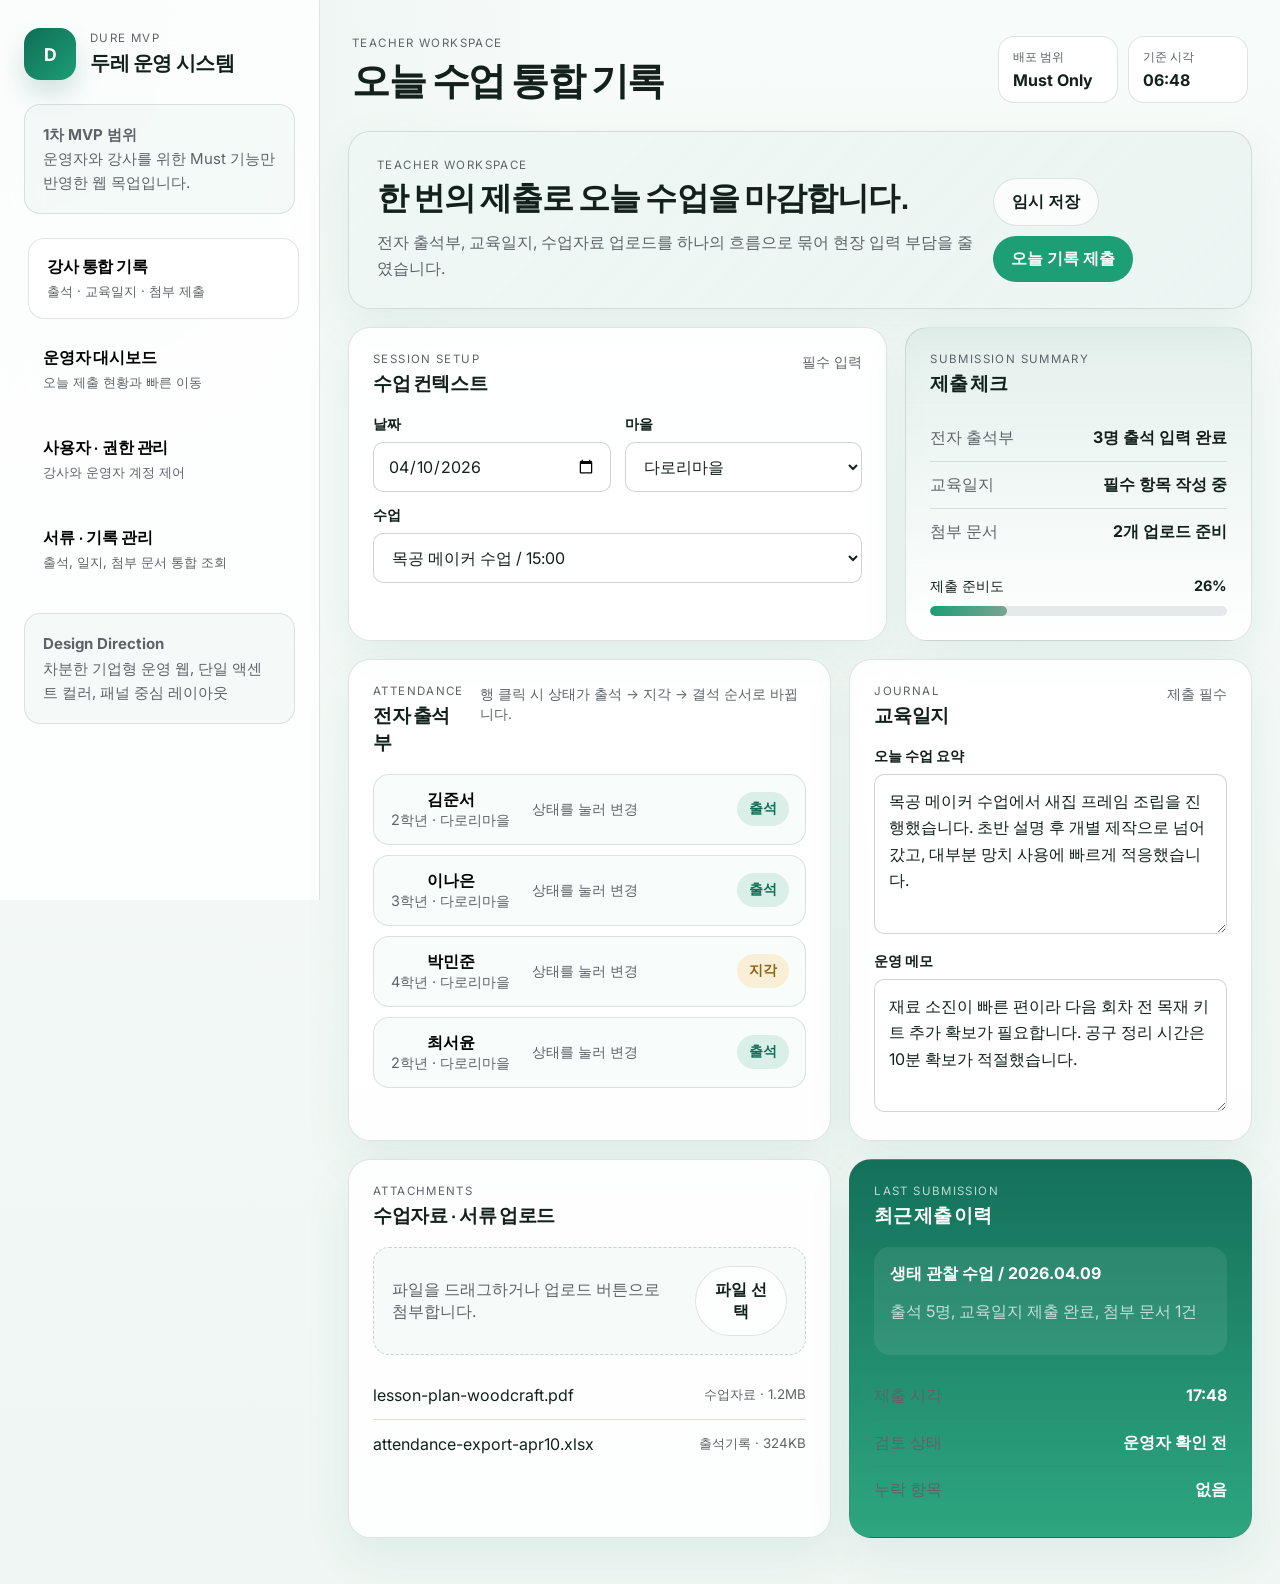
==== public/index.html @ 6df7f76f "Import Prototype_Dure_v3 contents" ====
<!DOCTYPE html>
<html lang="ko">
<head>
  <meta charset="UTF-8">
  <meta name="viewport" content="width=device-width, initial-scale=1">
  <title>두레 운영 MVP 목업</title>
  <link rel="stylesheet" href="style.css">
</head>
<body>
  <div class="shell">
    <aside class="sidebar">
      <div class="brand-block">
        <div class="brand-mark">D</div>
        <div>
          <p class="eyebrow">DURE MVP</p>
          <h1>두레 운영 시스템</h1>
        </div>
      </div>

      <div class="scope-note">
        <p class="scope-kicker">1차 MVP 범위</p>
        <p>운영자와 강사를 위한 Must 기능만 반영한 웹 목업입니다.</p>
      </div>

      <nav class="nav-list">
        <button class="nav-item active" data-view="teacher">
          <span>강사 통합 기록</span>
          <small>출석 · 교육일지 · 첨부 제출</small>
        </button>
        <button class="nav-item" data-view="operations">
          <span>운영자 대시보드</span>
          <small>오늘 제출 현황과 빠른 이동</small>
        </button>
        <button class="nav-item" data-view="permissions">
          <span>사용자 · 권한 관리</span>
          <small>강사와 운영자 계정 제어</small>
        </button>
        <button class="nav-item" data-view="records">
          <span>서류 · 기록 관리</span>
          <small>출석, 일지, 첨부 문서 통합 조회</small>
        </button>
      </nav>

      <div class="sidebar-footer">
        <p class="footer-label">Design Direction</p>
        <p>차분한 기업형 운영 웹, 단일 액센트 컬러, 패널 중심 레이아웃</p>
      </div>
    </aside>

    <main class="workspace">
      <header class="topbar">
        <div>
          <p class="eyebrow" id="view-kicker">Teacher Workspace</p>
          <h2 id="view-title">오늘 수업 통합 기록</h2>
        </div>
        <div class="topbar-meta">
          <div class="meta-chip">
            <span class="meta-label">배포 범위</span>
            <strong>Must Only</strong>
          </div>
          <div class="meta-chip">
            <span class="meta-label">기준 시각</span>
            <strong id="live-clock">--:--</strong>
          </div>
        </div>
      </header>

      <section class="view active" data-view-panel="teacher">
        <div class="hero-strip">
          <div>
            <p class="eyebrow">Teacher Workspace</p>
            <h3>한 번의 제출로 오늘 수업을 마감합니다.</h3>
            <p class="section-copy">전자 출석부, 교육일지, 수업자료 업로드를 하나의 흐름으로 묶어 현장 입력 부담을 줄였습니다.</p>
          </div>
          <div class="hero-actions">
            <button class="btn btn-secondary">임시 저장</button>
            <button class="btn btn-primary" id="submit-session">오늘 기록 제출</button>
          </div>
        </div>

        <div class="teacher-grid">
          <section class="panel">
            <div class="panel-head">
              <div>
                <p class="panel-kicker">Session Setup</p>
                <h4>수업 컨텍스트</h4>
              </div>
              <span class="panel-status">필수 입력</span>
            </div>
            <div class="field-grid">
              <label class="field">
                <span>날짜</span>
                <input type="date" value="2026-04-10">
              </label>
              <label class="field">
                <span>마을</span>
                <select>
                  <option>다로리마을</option>
                  <option>화양읍</option>
                  <option>청도읍</option>
                </select>
              </label>
              <label class="field field-wide">
                <span>수업</span>
                <select>
                  <option>목공 메이커 수업 / 15:00</option>
                  <option>생태 관찰 수업 / 16:30</option>
                </select>
              </label>
            </div>
          </section>

          <section class="panel panel-soft">
            <div class="panel-head">
              <div>
                <p class="panel-kicker">Submission Summary</p>
                <h4>제출 체크</h4>
              </div>
            </div>
            <ul class="summary-list">
              <li><span>전자 출석부</span><strong id="attendance-summary">4명 입력 완료</strong></li>
              <li><span>교육일지</span><strong>필수 항목 작성 중</strong></li>
              <li><span>첨부 문서</span><strong>2개 업로드 준비</strong></li>
            </ul>
            <div class="progress-block">
              <div class="progress-copy">
                <span>제출 준비도</span>
                <strong id="prep-value">82%</strong>
              </div>
              <div class="progress-bar">
                <div class="progress-fill" id="prep-fill"></div>
              </div>
            </div>
          </section>
        </div>

        <div class="teacher-grid teacher-grid-main">
          <section class="panel">
            <div class="panel-head">
              <div>
                <p class="panel-kicker">Attendance</p>
                <h4>전자 출석부</h4>
              </div>
              <span class="panel-caption">행 클릭 시 상태가 출석 → 지각 → 결석 순서로 바뀝니다.</span>
            </div>
            <div class="attendance-list" id="attendance-list"></div>
          </section>

          <section class="panel">
            <div class="panel-head">
              <div>
                <p class="panel-kicker">Journal</p>
                <h4>교육일지</h4>
              </div>
              <span class="panel-status">제출 필수</span>
            </div>
            <div class="field-stack">
              <label class="field">
                <span>오늘 수업 요약</span>
                <textarea rows="5">목공 메이커 수업에서 새집 프레임 조립을 진행했습니다. 초반 설명 후 개별 제작으로 넘어갔고, 대부분 망치 사용에 빠르게 적응했습니다.</textarea>
              </label>
              <label class="field">
                <span>운영 메모</span>
                <textarea rows="4">재료 소진이 빠른 편이라 다음 회차 전 목재 키트 추가 확보가 필요합니다. 공구 정리 시간은 10분 확보가 적절했습니다.</textarea>
              </label>
            </div>
          </section>
        </div>

        <div class="teacher-grid teacher-grid-main">
          <section class="panel">
            <div class="panel-head">
              <div>
                <p class="panel-kicker">Attachments</p>
                <h4>수업자료 · 서류 업로드</h4>
              </div>
            </div>
            <div class="upload-dropzone">
              <p>파일을 드래그하거나 업로드 버튼으로 첨부합니다.</p>
              <button class="btn btn-secondary">파일 선택</button>
            </div>
            <ul class="file-list">
              <li><span>lesson-plan-woodcraft.pdf</span><small>수업자료 · 1.2MB</small></li>
              <li><span>attendance-export-apr10.xlsx</span><small>출석기록 · 324KB</small></li>
            </ul>
          </section>

          <section class="panel panel-dark">
            <div class="panel-head">
              <div>
                <p class="panel-kicker">Last Submission</p>
                <h4>최근 제출 이력</h4>
              </div>
            </div>
            <div class="history-callout">
              <strong>생태 관찰 수업 / 2026.04.09</strong>
              <p>출석 5명, 교육일지 제출 완료, 첨부 문서 1건</p>
            </div>
            <ul class="history-list">
              <li><span>제출 시각</span><strong>17:48</strong></li>
              <li><span>검토 상태</span><strong>운영자 확인 전</strong></li>
              <li><span>누락 항목</span><strong>없음</strong></li>
            </ul>
          </section>
        </div>
      </section>

      <section class="view" data-view-panel="operations">
        <div class="hero-strip">
          <div>
            <p class="eyebrow">Operations Overview</p>
            <h3>오늘 운영 현황을 한 화면에서 확인합니다.</h3>
            <p class="section-copy">상세 관리 화면으로 들어가기 전, 제출 완료 여부와 최근 기록 흐름을 먼저 파악하는 대시보드입니다.</p>
          </div>
        </div>

        <div class="stats-grid">
          <section class="metric-panel">
            <p class="metric-label">오늘 제출 완료</p>
            <strong class="metric-value">18</strong>
            <span class="metric-note">예정 세션 23건 중</span>
          </section>
          <section class="metric-panel">
            <p class="metric-label">미제출 세션</p>
            <strong class="metric-value">5</strong>
            <span class="metric-note">17:00 기준</span>
          </section>
          <section class="metric-panel">
            <p class="metric-label">첨부 문서 업로드</p>
            <strong class="metric-value">27</strong>
            <span class="metric-note">오늘 누적</span>
          </section>
          <section class="metric-panel">
            <p class="metric-label">운영자 확인 대기</p>
            <strong class="metric-value">9</strong>
            <span class="metric-note">일지 및 기록 상세</span>
          </section>
        </div>

        <div class="dashboard-grid">
          <section class="panel">
            <div class="panel-head">
              <div>
                <p class="panel-kicker">Submission Status</p>
                <h4>오늘 제출 현황</h4>
              </div>
            </div>
            <div class="status-rows">
              <div class="status-row">
                <span>다로리마을 / 목공 메이커 수업</span>
                <strong class="status-ok">제출 완료</strong>
              </div>
              <div class="status-row">
                <span>청도읍 / 생태 관찰 수업</span>
                <strong class="status-warn">교육일지 미제출</strong>
              </div>
              <div class="status-row">
                <span>화양읍 / 마을 탐구 수업</span>
                <strong class="status-ok">제출 완료</strong>
              </div>
              <div class="status-row">
                <span>각남면 / 공예 수업</span>
                <strong class="status-alert">출석 입력 대기</strong>
              </div>
            </div>
          </section>

          <section class="panel">
            <div class="panel-head">
              <div>
                <p class="panel-kicker">Recent Activity</p>
                <h4>최근 제출 기록</h4>
              </div>
            </div>
            <ul class="timeline-list">
              <li><span>17:48</span><strong>목공 메이커 수업 제출 완료</strong></li>
              <li><span>17:31</span><strong>attendance-export-apr10.xlsx 업로드</strong></li>
              <li><span>16:58</span><strong>생태 관찰 수업 교육일지 수정</strong></li>
              <li><span>16:24</span><strong>화양읍 강사 권한 범위 변경</strong></li>
            </ul>
          </section>
        </div>

        <div class="dashboard-grid">
          <section class="panel">
            <div class="panel-head">
              <div>
                <p class="panel-kicker">Quick Links</p>
                <h4>빠른 이동</h4>
              </div>
            </div>
            <div class="quick-grid">
              <button class="quick-link" data-goto="permissions">권한 수정</button>
              <button class="quick-link" data-goto="records">기록 상세 조회</button>
              <button class="quick-link" data-goto="teacher">강사 입력 화면 보기</button>
            </div>
          </section>

          <section class="panel">
            <div class="panel-head">
              <div>
                <p class="panel-kicker">Operational Risk</p>
                <h4>오늘 확인할 항목</h4>
              </div>
            </div>
            <ul class="summary-list">
              <li><span>교육일지 미제출</span><strong>2건</strong></li>
              <li><span>첨부 문서 누락</span><strong>3건</strong></li>
              <li><span>권한 검토 요청</span><strong>1건</strong></li>
            </ul>
          </section>
        </div>
      </section>

      <section class="view" data-view-panel="permissions">
        <div class="hero-strip">
          <div>
            <p class="eyebrow">Access Control</p>
            <h3>역할과 담당 범위를 빠르게 조정합니다.</h3>
            <p class="section-copy">운영자는 강사와 운영자 계정을 검색하고, 역할과 담당 마을 범위를 즉시 변경할 수 있습니다.</p>
          </div>
        </div>

        <div class="permissions-grid">
          <section class="panel">
            <div class="panel-head">
              <div>
                <p class="panel-kicker">Users</p>
                <h4>사용자 목록</h4>
              </div>
            </div>
            <div class="toolbar">
              <input class="toolbar-input" id="user-search" type="search" placeholder="이름 또는 역할 검색">
            </div>
            <div class="data-list" id="user-list"></div>
          </section>

          <aside class="panel inspector">
            <div class="panel-head">
              <div>
                <p class="panel-kicker">Inspector</p>
                <h4>권한 상세</h4>
              </div>
            </div>
            <div id="user-detail" class="detail-stack"></div>
          </aside>
        </div>
      </section>

      <section class="view" data-view-panel="records">
        <div class="hero-strip">
          <div>
            <p class="eyebrow">Records Center</p>
            <h3>출석, 교육일지, 첨부 문서를 묶어서 봅니다.</h3>
            <p class="section-copy">운영자는 수업 단위 기록으로 연결된 데이터를 한 번에 확인하고, 강사별 또는 마을별로 빠르게 좁혀볼 수 있습니다.</p>
          </div>
        </div>

        <div class="records-grid">
          <section class="panel">
            <div class="panel-head">
              <div>
                <p class="panel-kicker">Filter</p>
                <h4>서류 · 기록 목록</h4>
              </div>
            </div>
            <div class="toolbar toolbar-grid">
              <select class="toolbar-select">
                <option>전체 마을</option>
                <option>다로리마을</option>
                <option>화양읍</option>
              </select>
              <select class="toolbar-select">
                <option>전체 유형</option>
                <option>교육일지</option>
                <option>출석기록</option>
                <option>첨부 문서</option>
              </select>
              <input class="toolbar-input" type="search" placeholder="강사명 또는 수업명">
            </div>
            <div class="record-table" id="record-table"></div>
          </section>

          <aside class="panel inspector">
            <div class="panel-head">
              <div>
                <p class="panel-kicker">Linked Detail</p>
                <h4>기록 상세</h4>
              </div>
            </div>
            <div id="record-detail" class="detail-stack"></div>
          </aside>
        </div>
      </section>
    </main>
  </div>

  <div class="toast" id="toast">제출이 완료되었습니다.</div>
  <script src="app.js"></script>
</body>
</html>
---- public/style.css ----
@import url("https://fonts.googleapis.com/css2?family=Inter:wght@400;500;600;700;800&family=Plus+Jakarta+Sans:wght@600;700;800&display=swap");

:root {
  --bg: #f5f8f7;
  --surface: #ffffff;
  --panel: #ffffff;
  --panel-strong: #0f6e56;
  --line: rgba(95, 99, 104, 0.18);
  --line-strong: rgba(95, 99, 104, 0.28);
  --text: #13201c;
  --muted: #5f6368;
  --accent: #1d9e75;
  --accent-soft: rgba(148, 199, 184, 0.22);
  --accent-strong: #0f6e56;
  --warn: #8a6419;
  --warn-soft: rgba(245, 166, 35, 0.16);
  --alert: #9e4d42;
  --alert-soft: rgba(232, 89, 60, 0.14);
  --ok: #0f6e56;
  --ok-soft: rgba(29, 158, 117, 0.14);
  --shadow: 0 18px 48px rgba(15, 110, 86, 0.08);
  --radius-lg: 22px;
  --radius-md: 16px;
  --radius-sm: 10px;
  --sidebar-width: 320px;
}

* {
  box-sizing: border-box;
}

html {
  scroll-behavior: smooth;
}

body {
  margin: 0;
  font-family: "Inter", "Pretendard Variable", "SUIT Variable", "Noto Sans KR", -apple-system, BlinkMacSystemFont, sans-serif;
  color: var(--text);
  background:
    radial-gradient(circle at top left, rgba(148, 199, 184, 0.18), transparent 28%),
    linear-gradient(180deg, #f7fbf9 0%, #eff6f3 100%);
  min-height: 100vh;
}

button,
input,
select,
textarea {
  font: inherit;
}

button {
  cursor: pointer;
}

.shell {
  min-height: 100vh;
  display: grid;
  grid-template-columns: var(--sidebar-width) minmax(0, 1fr);
}

.sidebar {
  position: sticky;
  top: 0;
  height: 100vh;
  padding: 28px 24px;
  border-right: 1px solid var(--line);
  background: rgba(255, 255, 255, 0.82);
  backdrop-filter: blur(18px);
  display: flex;
  flex-direction: column;
  gap: 24px;
}

.brand-block {
  display: flex;
  align-items: center;
  gap: 14px;
}

.brand-mark {
  width: 52px;
  height: 52px;
  border-radius: 16px;
  display: grid;
  place-items: center;
  background: linear-gradient(135deg, var(--accent-strong), var(--accent));
  color: white;
  font-weight: 700;
  font-size: 1.1rem;
  box-shadow: 0 14px 26px rgba(15, 110, 86, 0.18);
}

.brand-block h1 {
  margin: 0;
  font-size: 1.25rem;
  letter-spacing: -0.02em;
  font-family: "Plus Jakarta Sans", "Inter", sans-serif;
}

.eyebrow {
  margin: 0 0 4px;
  font-size: 0.72rem;
  letter-spacing: 0.12em;
  text-transform: uppercase;
  color: var(--muted);
}

.scope-note,
.sidebar-footer {
  padding: 18px;
  border: 1px solid var(--line);
  border-radius: var(--radius-md);
  background: rgba(148, 199, 184, 0.08);
}

.scope-kicker,
.footer-label {
  margin: 0 0 8px;
  font-size: 0.78rem;
  font-weight: 700;
}

.scope-note p,
.sidebar-footer p {
  margin: 0;
  line-height: 1.6;
  color: var(--muted);
  font-size: 0.94rem;
}

.nav-list {
  display: grid;
  gap: 10px;
}

.nav-item {
  border: 1px solid transparent;
  border-radius: var(--radius-md);
  background: transparent;
  padding: 16px 18px;
  text-align: left;
  transition: transform 220ms ease, background-color 220ms ease, border-color 220ms ease;
}

.nav-item span,
.nav-item small {
  display: block;
}

.nav-item span {
  font-weight: 700;
  letter-spacing: -0.01em;
}

.nav-item small {
  margin-top: 4px;
  color: var(--muted);
  line-height: 1.45;
}

.nav-item:hover,
.nav-item.active {
  background: white;
  border-color: var(--line);
  transform: translateX(4px);
}

.workspace {
  padding: 28px;
}

.topbar {
  display: flex;
  justify-content: space-between;
  align-items: flex-start;
  gap: 18px;
  padding: 8px 4px 24px;
}

.topbar h2 {
  margin: 0;
  font-size: clamp(1.9rem, 3vw, 2.8rem);
  letter-spacing: -0.03em;
  font-family: "Plus Jakarta Sans", "Inter", sans-serif;
}

.topbar-meta {
  display: flex;
  gap: 10px;
  flex-wrap: wrap;
}

.meta-chip {
  min-width: 120px;
  padding: 12px 14px;
  border-radius: var(--radius-md);
  border: 1px solid var(--line);
  background: rgba(255, 255, 255, 0.82);
}

.meta-label {
  display: block;
  margin-bottom: 4px;
  font-size: 0.76rem;
  color: var(--muted);
}

.view {
  display: none;
  animation: section-in 420ms ease;
}

.view.active {
  display: block;
}

@keyframes section-in {
  from {
    opacity: 0;
    transform: translateY(12px);
  }
  to {
    opacity: 1;
    transform: translateY(0);
  }
}

.hero-strip,
.panel,
.metric-panel {
  opacity: 0;
  transform: translateY(18px);
}

.view.active .hero-strip,
.view.active .panel,
.view.active .metric-panel {
  animation: panel-rise 540ms ease forwards;
}

.view.active .panel:nth-of-type(2),
.view.active .metric-panel:nth-of-type(2) {
  animation-delay: 80ms;
}

.view.active .panel:nth-of-type(3),
.view.active .metric-panel:nth-of-type(3) {
  animation-delay: 140ms;
}

.view.active .panel:nth-of-type(4),
.view.active .metric-panel:nth-of-type(4) {
  animation-delay: 180ms;
}

@keyframes panel-rise {
  from {
    opacity: 0;
    transform: translateY(18px);
  }
  to {
    opacity: 1;
    transform: translateY(0);
  }
}

.hero-strip {
  margin-bottom: 18px;
  padding: 26px 28px;
  border: 1px solid var(--line);
  border-radius: var(--radius-lg);
  background:
    linear-gradient(135deg, rgba(29, 158, 117, 0.08), rgba(148, 199, 184, 0.18)),
    var(--panel);
  box-shadow: var(--shadow);
  display: flex;
  justify-content: space-between;
  align-items: flex-end;
  gap: 20px;
}

.hero-strip h3 {
  margin: 0 0 8px;
  font-size: clamp(1.45rem, 2.5vw, 2.2rem);
  letter-spacing: -0.03em;
  font-family: "Plus Jakarta Sans", "Inter", sans-serif;
}

.section-copy {
  margin: 0;
  max-width: 720px;
  color: var(--muted);
  line-height: 1.65;
}

.hero-actions {
  display: flex;
  gap: 10px;
  flex-wrap: wrap;
}

.btn {
  border: 0;
  border-radius: 999px;
  padding: 12px 18px;
  font-weight: 700;
  font-family: "Inter", sans-serif;
  transition: transform 180ms ease, background-color 180ms ease;
}

.btn:hover {
  transform: translateY(-1px);
}

.btn-primary {
  background: var(--accent);
  color: white;
}

.btn-secondary {
  background: rgba(255, 255, 255, 0.78);
  color: var(--text);
  border: 1px solid var(--line);
}

.teacher-grid,
.dashboard-grid,
.permissions-grid,
.records-grid,
.stats-grid {
  display: grid;
  gap: 18px;
  margin-bottom: 18px;
}

.teacher-grid {
  grid-template-columns: 1.4fr 0.9fr;
}

.teacher-grid-main,
.dashboard-grid {
  grid-template-columns: 1.2fr 1fr;
}

.permissions-grid,
.records-grid {
  grid-template-columns: 1.3fr 0.8fr;
}

.stats-grid {
  grid-template-columns: repeat(4, minmax(0, 1fr));
}

.panel,
.metric-panel {
  border: 1px solid var(--line);
  border-radius: var(--radius-lg);
  background: rgba(255, 255, 255, 0.88);
  box-shadow: var(--shadow);
}

.panel {
  padding: 24px;
}

.panel-soft {
  background: linear-gradient(180deg, rgba(148, 199, 184, 0.18), rgba(255, 255, 255, 0.96));
}

.panel-dark {
  background: linear-gradient(180deg, rgba(15, 110, 86, 0.98), rgba(29, 158, 117, 0.92));
  color: white;
}

.panel-dark .panel-kicker,
.panel-dark .panel-caption,
.panel-dark p,
.panel-dark span {
  color: rgba(255, 255, 255, 0.72);
}

.panel-dark strong,
.panel-dark h4 {
  color: white;
}

.panel-head {
  display: flex;
  justify-content: space-between;
  align-items: flex-start;
  gap: 16px;
  margin-bottom: 18px;
}

.panel-kicker {
  margin: 0 0 4px;
  font-size: 0.72rem;
  text-transform: uppercase;
  letter-spacing: 0.12em;
  color: var(--muted);
}

.panel-head h4 {
  margin: 0;
  font-size: 1.18rem;
  letter-spacing: -0.02em;
  font-family: "Plus Jakarta Sans", "Inter", sans-serif;
}

.panel-status,
.panel-caption {
  color: var(--muted);
  font-size: 0.85rem;
  line-height: 1.5;
}

.field-grid {
  display: grid;
  grid-template-columns: repeat(2, minmax(0, 1fr));
  gap: 14px;
}

.field-wide {
  grid-column: 1 / -1;
}

.field-stack {
  display: grid;
  gap: 14px;
}

.field span {
  display: block;
  margin-bottom: 8px;
  font-size: 0.9rem;
  font-weight: 700;
}

.field input,
.field select,
.field textarea,
.toolbar-input,
.toolbar-select {
  width: 100%;
  border: 1px solid var(--line-strong);
  border-radius: var(--radius-sm);
  background: white;
  color: var(--text);
  padding: 13px 14px;
  outline: none;
  transition: border-color 180ms ease, box-shadow 180ms ease;
}

.field input:focus,
.field select:focus,
.field textarea:focus,
.toolbar-input:focus,
.toolbar-select:focus {
  border-color: var(--accent);
  box-shadow: 0 0 0 4px rgba(47, 106, 88, 0.08);
}

.field textarea {
  resize: vertical;
  min-height: 104px;
  line-height: 1.65;
}

.summary-list,
.history-list,
.timeline-list,
.file-list {
  list-style: none;
  padding: 0;
  margin: 0;
}

.summary-list li,
.history-list li {
  display: flex;
  justify-content: space-between;
  gap: 16px;
  padding: 12px 0;
  border-bottom: 1px solid var(--line);
}

.summary-list li:last-child,
.history-list li:last-child {
  border-bottom: 0;
}

.summary-list span,
.history-list span {
  color: var(--muted);
}

.progress-block {
  margin-top: 22px;
}

.progress-copy {
  display: flex;
  justify-content: space-between;
  margin-bottom: 10px;
  font-size: 0.9rem;
}

.progress-bar {
  height: 10px;
  border-radius: 999px;
  background: rgba(95, 99, 104, 0.14);
  overflow: hidden;
}

.progress-fill {
  height: 100%;
  width: 0;
  border-radius: inherit;
  background: linear-gradient(90deg, var(--accent), #78a492);
  transition: width 420ms ease;
}

.attendance-list {
  display: grid;
  gap: 10px;
}

.attendance-row {
  display: grid;
  grid-template-columns: minmax(0, 1fr) 120px 130px;
  gap: 14px;
  align-items: center;
  padding: 14px 16px;
  border-radius: var(--radius-md);
  border: 1px solid var(--line);
  background: rgba(248, 252, 250, 0.92);
  transition: transform 180ms ease, border-color 180ms ease;
}

.attendance-row:hover {
  transform: translateY(-1px);
  border-color: var(--accent);
}

.attendance-name {
  font-weight: 700;
}

.attendance-meta {
  color: var(--muted);
  font-size: 0.9rem;
}

.attendance-state {
  justify-self: end;
  padding: 8px 12px;
  border-radius: 999px;
  font-size: 0.85rem;
  font-weight: 700;
}

.state-present {
  background: var(--ok-soft);
  color: var(--ok);
}

.state-late {
  background: var(--warn-soft);
  color: var(--warn);
}

.state-absent {
  background: var(--alert-soft);
  color: var(--alert);
}

.upload-dropzone {
  display: flex;
  justify-content: space-between;
  align-items: center;
  gap: 16px;
  padding: 18px;
  border-radius: var(--radius-md);
  border: 1px dashed var(--line-strong);
  background: rgba(148, 199, 184, 0.08);
}

.upload-dropzone p {
  margin: 0;
  color: var(--muted);
}

.file-list {
  margin-top: 16px;
}

.file-list li,
.timeline-list li,
.data-row,
.record-row,
.status-row {
  display: flex;
  justify-content: space-between;
  gap: 16px;
  align-items: center;
  padding: 14px 0;
  border-bottom: 1px solid rgba(199, 190, 175, 0.54);
}

.file-list li:last-child,
.timeline-list li:last-child,
.data-row:last-child,
.record-row:last-child,
.status-row:last-child {
  border-bottom: 0;
}

.file-list small,
.timeline-list span {
  color: var(--muted);
}

.history-callout {
  padding: 16px;
  border-radius: var(--radius-md);
  background: rgba(255, 255, 255, 0.08);
  margin-bottom: 18px;
}

.history-callout strong {
  display: block;
  margin-bottom: 6px;
}

.metric-panel {
  padding: 20px;
}

.metric-label,
.metric-note {
  color: var(--muted);
}

.metric-label {
  margin: 0 0 14px;
  font-size: 0.86rem;
}

.metric-value {
  display: block;
  font-size: clamp(2.1rem, 5vw, 3rem);
  line-height: 1;
  letter-spacing: -0.05em;
  font-family: "Plus Jakarta Sans", "Inter", sans-serif;
}

.metric-note {
  display: block;
  margin-top: 10px;
  font-size: 0.9rem;
}

.status-ok,
.status-warn,
.status-alert {
  padding: 8px 10px;
  border-radius: 999px;
  font-size: 0.84rem;
}

.status-ok {
  background: var(--ok-soft);
  color: var(--ok);
}

.status-warn {
  background: var(--warn-soft);
  color: var(--warn);
}

.status-alert {
  background: var(--alert-soft);
  color: var(--alert);
}

.quick-grid {
  display: grid;
  grid-template-columns: repeat(3, minmax(0, 1fr));
  gap: 10px;
}

.quick-link {
  border: 1px solid var(--line);
  border-radius: var(--radius-md);
  background: rgba(255, 255, 255, 0.86);
  padding: 18px 14px;
  text-align: left;
  font-weight: 700;
  color: var(--text);
}

.quick-link:hover {
  border-color: var(--accent);
}

.toolbar {
  display: flex;
  gap: 10px;
  margin-bottom: 14px;
}

.toolbar-grid {
  display: grid;
  grid-template-columns: repeat(3, minmax(0, 1fr));
}

.data-list,
.record-table,
.detail-stack {
  display: grid;
}

.data-row,
.record-row {
  padding: 14px 4px;
}

.data-row {
  cursor: pointer;
}

.data-row.active,
.record-row.active {
  background: rgba(148, 199, 184, 0.18);
  border-radius: var(--radius-md);
  padding-left: 12px;
  padding-right: 12px;
}

.data-main strong,
.record-main strong {
  display: block;
  margin-bottom: 4px;
}

.data-main span,
.record-main span {
  color: var(--muted);
  font-size: 0.9rem;
}

.data-meta,
.record-meta {
  text-align: right;
}

.tagline {
  display: inline-flex;
  align-items: center;
  padding: 6px 10px;
  border-radius: 999px;
  background: var(--accent-soft);
  color: var(--accent);
  font-size: 0.78rem;
  font-weight: 700;
}

.inspector {
  position: sticky;
  top: 28px;
  align-self: start;
}

.detail-stack {
  gap: 18px;
}

.detail-block {
  padding-bottom: 16px;
  border-bottom: 1px solid rgba(199, 190, 175, 0.54);
}

.detail-block:last-child {
  border-bottom: 0;
  padding-bottom: 0;
}

.detail-label {
  margin: 0 0 8px;
  font-size: 0.78rem;
  text-transform: uppercase;
  letter-spacing: 0.12em;
  color: var(--muted);
}

h1,
h2,
h3,
h4,
.nav-item span,
.metric-value,
.brand-block h1 {
  font-family: "Plus Jakarta Sans", "Inter", sans-serif;
}

.detail-value,
.detail-text {
  margin: 0;
  line-height: 1.65;
}

.detail-grid {
  display: grid;
  grid-template-columns: repeat(2, minmax(0, 1fr));
  gap: 12px;
}

.toast {
  position: fixed;
  right: 28px;
  bottom: 28px;
  padding: 14px 16px;
  border-radius: 16px;
  background: rgba(18, 33, 47, 0.96);
  color: white;
  box-shadow: 0 18px 38px rgba(18, 33, 47, 0.24);
  opacity: 0;
  transform: translateY(18px);
  pointer-events: none;
  transition: opacity 220ms ease, transform 220ms ease;
}

.toast.show {
  opacity: 1;
  transform: translateY(0);
}

@media (max-width: 1180px) {
  .shell {
    grid-template-columns: 1fr;
  }

  .sidebar {
    position: static;
    height: auto;
    border-right: 0;
    border-bottom: 1px solid rgba(199, 190, 175, 0.7);
  }

  .nav-list {
    grid-template-columns: repeat(2, minmax(0, 1fr));
  }

  .inspector {
    position: static;
  }
}

@media (max-width: 920px) {
  .workspace {
    padding: 18px;
  }

  .hero-strip,
  .topbar {
    flex-direction: column;
    align-items: flex-start;
  }

  .teacher-grid,
  .teacher-grid-main,
  .dashboard-grid,
  .permissions-grid,
  .records-grid,
  .stats-grid,
  .quick-grid,
  .toolbar-grid {
    grid-template-columns: 1fr;
  }

  .attendance-row {
    grid-template-columns: 1fr;
  }

  .attendance-state {
    justify-self: start;
  }
}

@media (max-width: 640px) {
  .sidebar,
  .workspace {
    padding: 16px;
  }

  .nav-list {
    grid-template-columns: 1fr;
  }

  .topbar h2,
  .hero-strip h3 {
    font-size: 1.6rem;
  }

  .field-grid,
  .detail-grid {
    grid-template-columns: 1fr;
  }

  .upload-dropzone,
  .toolbar {
    flex-direction: column;
    align-items: stretch;
  }
}
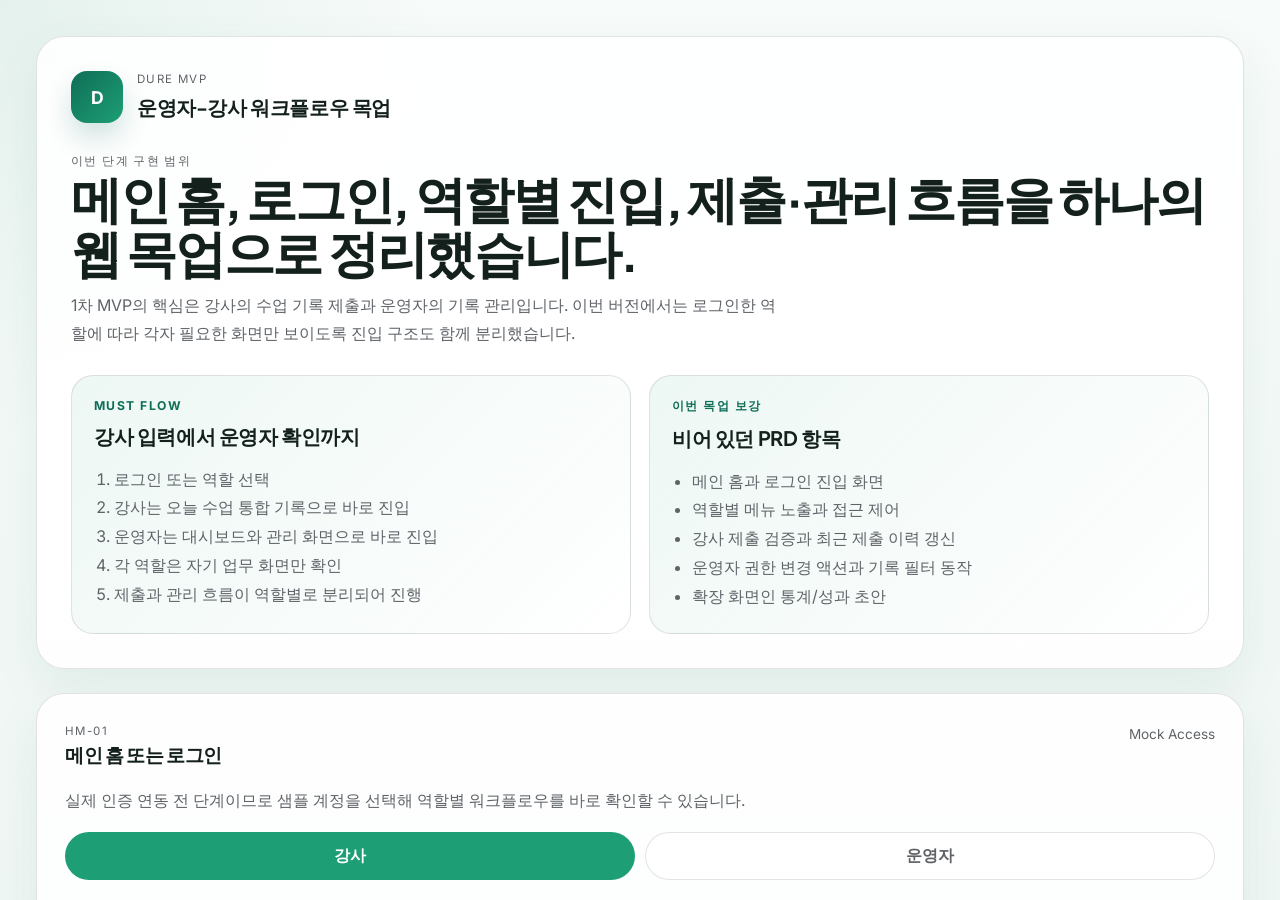
==== commit 53fc00fa: "push push" ====
--- a/public/index.html
+++ b/public/index.html
@@ -6,8 +6,92 @@
   <title>두레 운영 MVP 목업</title>
   <link rel="stylesheet" href="style.css">
 </head>
-<body>
-  <div class="shell">
+<body class="mode-entry">
+  <section class="entry-shell" id="entry-screen">
+    <div class="entry-hero">
+      <div class="entry-brand">
+        <div class="brand-mark">D</div>
+        <div>
+          <p class="eyebrow">DURE MVP</p>
+          <h1>운영자-강사 워크플로우 목업</h1>
+        </div>
+      </div>
+
+      <div class="entry-lead">
+        <p class="entry-kicker">이번 단계 구현 범위</p>
+        <h2>메인 홈, 로그인, 역할별 진입, 제출·관리 흐름을 하나의 웹 목업으로 정리했습니다.</h2>
+          <p>
+            1차 MVP의 핵심은 강사의 수업 기록 제출과 운영자의 기록 관리입니다.
+            이번 버전에서는 로그인한 역할에 따라 각자 필요한 화면만 보이도록 진입 구조도 함께 분리했습니다.
+          </p>
+      </div>
+
+      <div class="entry-grid">
+        <article class="entry-card">
+          <p class="entry-card-kicker">Must Flow</p>
+          <h3>강사 입력에서 운영자 확인까지</h3>
+          <ol class="entry-steps">
+            <li>로그인 또는 역할 선택</li>
+            <li>강사는 오늘 수업 통합 기록으로 바로 진입</li>
+            <li>운영자는 대시보드와 관리 화면으로 바로 진입</li>
+            <li>각 역할은 자기 업무 화면만 확인</li>
+            <li>제출과 관리 흐름이 역할별로 분리되어 진행</li>
+          </ol>
+        </article>
+
+        <article class="entry-card">
+          <p class="entry-card-kicker">이번 목업 보강</p>
+          <h3>비어 있던 PRD 항목</h3>
+          <ul class="entry-points">
+            <li>메인 홈과 로그인 진입 화면</li>
+            <li>역할별 메뉴 노출과 접근 제어</li>
+            <li>강사 제출 검증과 최근 제출 이력 갱신</li>
+            <li>운영자 권한 변경 액션과 기록 필터 동작</li>
+            <li>확장 화면인 통계/성과 초안</li>
+          </ul>
+        </article>
+      </div>
+    </div>
+
+    <aside class="login-panel">
+      <div class="panel-head">
+        <div>
+          <p class="panel-kicker">HM-01</p>
+          <h3>메인 홈 또는 로그인</h3>
+        </div>
+        <span class="panel-status">Mock Access</span>
+      </div>
+
+      <p class="login-copy">
+        실제 인증 연동 전 단계이므로 샘플 계정을 선택해 역할별 워크플로우를 바로 확인할 수 있습니다.
+      </p>
+
+      <div class="role-switch" id="role-switch">
+        <button class="role-chip active" type="button" data-login-role="teacher">강사</button>
+        <button class="role-chip" type="button" data-login-role="operator">운영자</button>
+      </div>
+
+      <label class="field">
+        <span>샘플 계정</span>
+        <select id="login-account"></select>
+      </label>
+
+      <label class="field">
+        <span>접속 메모</span>
+        <input id="login-note" type="text" placeholder="예: 오늘 15시 목공 수업 점검">
+      </label>
+
+      <div class="login-hint" id="login-hint"></div>
+
+      <button class="btn btn-primary btn-block" type="button" id="login-button">이 계정으로 진입</button>
+
+      <p class="login-caption">
+        강사로 들어가면 강사 제출 화면만 열리고, 운영자로 들어가면 운영 관리 화면만 열립니다.
+      </p>
+    </aside>
+  </section>
+
+  <div class="shell app-shell" id="workspace-shell" hidden>
     <aside class="sidebar">
       <div class="brand-block">
         <div class="brand-mark">D</div>
@@ -17,34 +101,42 @@
         </div>
       </div>
 
-      <div class="scope-note">
-        <p class="scope-kicker">1차 MVP 범위</p>
-        <p>운영자와 강사를 위한 Must 기능만 반영한 웹 목업입니다.</p>
+      <div class="scope-note sidebar-user">
+        <p class="scope-kicker">현재 접속</p>
+        <strong id="current-user-name">-</strong>
+        <p id="current-user-role">역할 정보</p>
+        <p id="current-user-scope">담당 범위</p>
       </div>
 
       <nav class="nav-list">
-        <button class="nav-item active" data-view="teacher">
+        <button class="nav-item" data-view="teacher" data-access="teacher">
           <span>강사 통합 기록</span>
           <small>출석 · 교육일지 · 첨부 제출</small>
         </button>
-        <button class="nav-item" data-view="operations">
+        <button class="nav-item" data-view="operations" data-access="operator">
           <span>운영자 대시보드</span>
           <small>오늘 제출 현황과 빠른 이동</small>
         </button>
-        <button class="nav-item" data-view="permissions">
+        <button class="nav-item" data-view="permissions" data-access="operator">
           <span>사용자 · 권한 관리</span>
           <small>강사와 운영자 계정 제어</small>
         </button>
-        <button class="nav-item" data-view="records">
+        <button class="nav-item" data-view="records" data-access="operator">
           <span>서류 · 기록 관리</span>
           <small>출석, 일지, 첨부 문서 통합 조회</small>
         </button>
+        <button class="nav-item" data-view="insights" data-access="operator">
+          <span>통계 · 성과</span>
+          <small>Should 범위 초안 화면</small>
+        </button>
       </nav>
 
       <div class="sidebar-footer">
         <p class="footer-label">Design Direction</p>
         <p>차분한 기업형 운영 웹, 단일 액센트 컬러, 패널 중심 레이아웃</p>
       </div>
+
+      <button class="btn btn-secondary btn-block" type="button" id="logout-button">메인 홈으로 돌아가기</button>
     </aside>
 
     <main class="workspace">
@@ -55,8 +147,12 @@
         </div>
         <div class="topbar-meta">
           <div class="meta-chip">
-            <span class="meta-label">배포 범위</span>
-            <strong>Must Only</strong>
+            <span class="meta-label">현재 역할</span>
+            <strong id="role-access-chip">강사</strong>
+          </div>
+          <div class="meta-chip">
+            <span class="meta-label">현재 사용자</span>
+            <strong id="current-user-chip">-</strong>
           </div>
           <div class="meta-chip">
             <span class="meta-label">기준 시각</span>
@@ -65,7 +161,7 @@
         </div>
       </header>
 
-      <section class="view active" data-view-panel="teacher">
+      <section class="view" data-view-panel="teacher">
         <div class="hero-strip">
           <div>
             <p class="eyebrow">Teacher Workspace</p>
@@ -73,10 +169,13 @@
             <p class="section-copy">전자 출석부, 교육일지, 수업자료 업로드를 하나의 흐름으로 묶어 현장 입력 부담을 줄였습니다.</p>
           </div>
           <div class="hero-actions">
-            <button class="btn btn-secondary">임시 저장</button>
-            <button class="btn btn-primary" id="submit-session">오늘 기록 제출</button>
-          </div>
-        </div>
+            <span class="hero-status" id="teacher-status-chip">작성 중</span>
+            <button class="btn btn-secondary" type="button" id="save-draft">임시 저장</button>
+            <button class="btn btn-primary" type="button" id="submit-session">오늘 기록 제출</button>
+          </div>
+        </div>
+
+        <div class="panel-alert" id="teacher-alert" hidden></div>
 
         <div class="teacher-grid">
           <section class="panel">
@@ -90,21 +189,23 @@
             <div class="field-grid">
               <label class="field">
                 <span>날짜</span>
-                <input type="date" value="2026-04-10">
+                <input id="session-date" type="date" value="2026-04-10">
               </label>
               <label class="field">
                 <span>마을</span>
-                <select>
+                <select id="session-village">
                   <option>다로리마을</option>
                   <option>화양읍</option>
                   <option>청도읍</option>
+                  <option>각남면</option>
                 </select>
               </label>
               <label class="field field-wide">
                 <span>수업</span>
-                <select>
+                <select id="session-class">
                   <option>목공 메이커 수업 / 15:00</option>
                   <option>생태 관찰 수업 / 16:30</option>
+                  <option>마을 탐구 수업 / 17:00</option>
                 </select>
               </label>
             </div>
@@ -119,8 +220,8 @@
             </div>
             <ul class="summary-list">
               <li><span>전자 출석부</span><strong id="attendance-summary">4명 입력 완료</strong></li>
-              <li><span>교육일지</span><strong>필수 항목 작성 중</strong></li>
-              <li><span>첨부 문서</span><strong>2개 업로드 준비</strong></li>
+              <li><span>교육일지</span><strong id="journal-summary">필수 항목 작성 중</strong></li>
+              <li><span>첨부 문서</span><strong id="file-summary">2개 업로드 준비</strong></li>
             </ul>
             <div class="progress-block">
               <div class="progress-copy">
@@ -131,6 +232,7 @@
                 <div class="progress-fill" id="prep-fill"></div>
               </div>
             </div>
+            <p class="panel-caption status-note" id="submission-status-note">필수값을 모두 채우면 제출 가능 상태로 전환됩니다.</p>
           </section>
         </div>
 
@@ -157,11 +259,11 @@
             <div class="field-stack">
               <label class="field">
                 <span>오늘 수업 요약</span>
-                <textarea rows="5">목공 메이커 수업에서 새집 프레임 조립을 진행했습니다. 초반 설명 후 개별 제작으로 넘어갔고, 대부분 망치 사용에 빠르게 적응했습니다.</textarea>
+                <textarea id="journal-summary-input" rows="5">목공 메이커 수업에서 새집 프레임 조립을 진행했습니다. 초반 설명 후 개별 제작으로 넘어갔고, 대부분 망치 사용에 빠르게 적응했습니다.</textarea>
               </label>
               <label class="field">
                 <span>운영 메모</span>
-                <textarea rows="4">재료 소진이 빠른 편이라 다음 회차 전 목재 키트 추가 확보가 필요합니다. 공구 정리 시간은 10분 확보가 적절했습니다.</textarea>
+                <textarea id="journal-note-input" rows="4">재료 소진이 빠른 편이라 다음 회차 전 목재 키트 추가 확보가 필요합니다. 공구 정리 시간은 10분 확보가 적절했습니다.</textarea>
               </label>
             </div>
           </section>
@@ -174,15 +276,13 @@
                 <p class="panel-kicker">Attachments</p>
                 <h4>수업자료 · 서류 업로드</h4>
               </div>
+              <span class="panel-caption">목업에서는 샘플 파일이 순차적으로 추가됩니다.</span>
             </div>
             <div class="upload-dropzone">
-              <p>파일을 드래그하거나 업로드 버튼으로 첨부합니다.</p>
-              <button class="btn btn-secondary">파일 선택</button>
-            </div>
-            <ul class="file-list">
-              <li><span>lesson-plan-woodcraft.pdf</span><small>수업자료 · 1.2MB</small></li>
-              <li><span>attendance-export-apr10.xlsx</span><small>출석기록 · 324KB</small></li>
-            </ul>
+              <p id="upload-hint">파일을 드래그하거나 업로드 버튼으로 첨부합니다.</p>
+              <button class="btn btn-secondary" type="button" id="add-attachment">파일 선택</button>
+            </div>
+            <ul class="file-list file-list-interactive" id="file-list"></ul>
           </section>
 
           <section class="panel panel-dark">
@@ -193,13 +293,13 @@
               </div>
             </div>
             <div class="history-callout">
-              <strong>생태 관찰 수업 / 2026.04.09</strong>
-              <p>출석 5명, 교육일지 제출 완료, 첨부 문서 1건</p>
+              <strong id="last-submission-title">생태 관찰 수업 / 2026.04.09</strong>
+              <p id="last-submission-copy">출석 5명, 교육일지 제출 완료, 첨부 문서 1건</p>
             </div>
             <ul class="history-list">
-              <li><span>제출 시각</span><strong>17:48</strong></li>
-              <li><span>검토 상태</span><strong>운영자 확인 전</strong></li>
-              <li><span>누락 항목</span><strong>없음</strong></li>
+              <li><span>제출 시각</span><strong id="last-submission-time">17:48</strong></li>
+              <li><span>검토 상태</span><strong id="last-submission-status">운영자 확인 전</strong></li>
+              <li><span>누락 항목</span><strong id="last-submission-missing">없음</strong></li>
             </ul>
           </section>
         </div>
@@ -217,23 +317,23 @@
         <div class="stats-grid">
           <section class="metric-panel">
             <p class="metric-label">오늘 제출 완료</p>
-            <strong class="metric-value">18</strong>
-            <span class="metric-note">예정 세션 23건 중</span>
+            <strong class="metric-value" id="ops-completed-count">0</strong>
+            <span class="metric-note">예정 세션 기준</span>
           </section>
           <section class="metric-panel">
             <p class="metric-label">미제출 세션</p>
-            <strong class="metric-value">5</strong>
-            <span class="metric-note">17:00 기준</span>
+            <strong class="metric-value" id="ops-pending-count">0</strong>
+            <span class="metric-note">출석/일지 기준</span>
           </section>
           <section class="metric-panel">
             <p class="metric-label">첨부 문서 업로드</p>
-            <strong class="metric-value">27</strong>
-            <span class="metric-note">오늘 누적</span>
+            <strong class="metric-value" id="ops-files-count">0</strong>
+            <span class="metric-note">오늘 누적 문서 수</span>
           </section>
           <section class="metric-panel">
             <p class="metric-label">운영자 확인 대기</p>
-            <strong class="metric-value">9</strong>
-            <span class="metric-note">일지 및 기록 상세</span>
+            <strong class="metric-value" id="ops-review-count">0</strong>
+            <span class="metric-note">검토 필요 기록</span>
           </section>
         </div>
 
@@ -245,24 +345,7 @@
                 <h4>오늘 제출 현황</h4>
               </div>
             </div>
-            <div class="status-rows">
-              <div class="status-row">
-                <span>다로리마을 / 목공 메이커 수업</span>
-                <strong class="status-ok">제출 완료</strong>
-              </div>
-              <div class="status-row">
-                <span>청도읍 / 생태 관찰 수업</span>
-                <strong class="status-warn">교육일지 미제출</strong>
-              </div>
-              <div class="status-row">
-                <span>화양읍 / 마을 탐구 수업</span>
-                <strong class="status-ok">제출 완료</strong>
-              </div>
-              <div class="status-row">
-                <span>각남면 / 공예 수업</span>
-                <strong class="status-alert">출석 입력 대기</strong>
-              </div>
-            </div>
+            <div class="status-rows" id="status-rows"></div>
           </section>
 
           <section class="panel">
@@ -272,12 +355,7 @@
                 <h4>최근 제출 기록</h4>
               </div>
             </div>
-            <ul class="timeline-list">
-              <li><span>17:48</span><strong>목공 메이커 수업 제출 완료</strong></li>
-              <li><span>17:31</span><strong>attendance-export-apr10.xlsx 업로드</strong></li>
-              <li><span>16:58</span><strong>생태 관찰 수업 교육일지 수정</strong></li>
-              <li><span>16:24</span><strong>화양읍 강사 권한 범위 변경</strong></li>
-            </ul>
+            <ul class="timeline-list" id="activity-log"></ul>
           </section>
         </div>
 
@@ -290,9 +368,9 @@
               </div>
             </div>
             <div class="quick-grid">
-              <button class="quick-link" data-goto="permissions">권한 수정</button>
-              <button class="quick-link" data-goto="records">기록 상세 조회</button>
-              <button class="quick-link" data-goto="teacher">강사 입력 화면 보기</button>
+              <button class="quick-link" type="button" data-goto="permissions">권한 수정</button>
+              <button class="quick-link" type="button" data-goto="records">기록 상세 조회</button>
+              <button class="quick-link" type="button" data-goto="insights">통계 화면 보기</button>
             </div>
           </section>
 
@@ -303,11 +381,7 @@
                 <h4>오늘 확인할 항목</h4>
               </div>
             </div>
-            <ul class="summary-list">
-              <li><span>교육일지 미제출</span><strong>2건</strong></li>
-              <li><span>첨부 문서 누락</span><strong>3건</strong></li>
-              <li><span>권한 검토 요청</span><strong>1건</strong></li>
-            </ul>
+            <ul class="summary-list" id="risk-summary"></ul>
           </section>
         </div>
       </section>
@@ -329,8 +403,14 @@
                 <h4>사용자 목록</h4>
               </div>
             </div>
-            <div class="toolbar">
+            <div class="toolbar toolbar-grid toolbar-compact">
               <input class="toolbar-input" id="user-search" type="search" placeholder="이름 또는 역할 검색">
+              <select class="toolbar-select" id="role-filter">
+                <option value="all">전체 역할</option>
+                <option value="teacher">강사</option>
+                <option value="operator">운영자</option>
+              </select>
+              <div class="toolbar-note" id="user-filter-note">전체 사용자 표시</div>
             </div>
             <div class="data-list" id="user-list"></div>
           </section>
@@ -364,20 +444,24 @@
                 <h4>서류 · 기록 목록</h4>
               </div>
             </div>
-            <div class="toolbar toolbar-grid">
-              <select class="toolbar-select">
-                <option>전체 마을</option>
-                <option>다로리마을</option>
-                <option>화양읍</option>
+            <div class="toolbar toolbar-grid toolbar-quad">
+              <select class="toolbar-select" id="record-village-filter">
+                <option value="all">전체 마을</option>
+                <option value="다로리마을">다로리마을</option>
+                <option value="화양읍">화양읍</option>
+                <option value="청도읍">청도읍</option>
+                <option value="각남면">각남면</option>
               </select>
-              <select class="toolbar-select">
-                <option>전체 유형</option>
-                <option>교육일지</option>
-                <option>출석기록</option>
-                <option>첨부 문서</option>
+              <select class="toolbar-select" id="record-type-filter">
+                <option value="all">전체 유형</option>
+                <option value="journal">교육일지</option>
+                <option value="attendance">출석기록</option>
+                <option value="files">첨부 문서</option>
               </select>
-              <input class="toolbar-input" type="search" placeholder="강사명 또는 수업명">
-            </div>
+              <input class="toolbar-input" id="record-search" type="search" placeholder="강사명 또는 수업명">
+              <input class="toolbar-input" id="record-date-filter" type="date">
+            </div>
+            <div class="toolbar-note" id="record-filter-note">전체 기록 표시</div>
             <div class="record-table" id="record-table"></div>
           </section>
 
@@ -390,6 +474,90 @@
             </div>
             <div id="record-detail" class="detail-stack"></div>
           </aside>
+        </div>
+      </section>
+
+      <section class="view" data-view-panel="insights">
+        <div class="hero-strip">
+          <div>
+            <p class="eyebrow">Insights</p>
+            <h3>운영 안정화 이후 바로 붙일 통계/성과 초안입니다.</h3>
+            <p class="section-copy">강사, 수업, 마을, 기간 축으로 누적 현황을 비교해 누락 패턴과 완료율을 살펴봅니다.</p>
+          </div>
+          <div class="hero-actions">
+            <select class="toolbar-select compact-select" id="insight-period">
+              <option value="7">최근 7일</option>
+              <option value="30" selected>최근 30일</option>
+              <option value="all">전체 기간</option>
+            </select>
+          </div>
+        </div>
+
+        <div class="stats-grid">
+          <section class="metric-panel">
+            <p class="metric-label">집계 세션 수</p>
+            <strong class="metric-value" id="insight-total-records">0</strong>
+            <span class="metric-note">선택한 기간 기준</span>
+          </section>
+          <section class="metric-panel">
+            <p class="metric-label">완료율</p>
+            <strong class="metric-value" id="insight-completion-rate">0%</strong>
+            <span class="metric-note">출석+일지+문서 기준</span>
+          </section>
+          <section class="metric-panel">
+            <p class="metric-label">교육일지 누락</p>
+            <strong class="metric-value" id="insight-journal-gap">0</strong>
+            <span class="metric-note">확인 필요 건수</span>
+          </section>
+          <section class="metric-panel">
+            <p class="metric-label">문서 업로드 수</p>
+            <strong class="metric-value" id="insight-file-total">0</strong>
+            <span class="metric-note">첨부 문서 누적</span>
+          </section>
+        </div>
+
+        <div class="dashboard-grid">
+          <section class="panel">
+            <div class="panel-head">
+              <div>
+                <p class="panel-kicker">By Teacher</p>
+                <h4>강사별 누적 현황</h4>
+              </div>
+            </div>
+            <div class="rank-list" id="teacher-performance"></div>
+          </section>
+
+          <section class="panel">
+            <div class="panel-head">
+              <div>
+                <p class="panel-kicker">By Session</p>
+                <h4>수업별 누적 현황</h4>
+              </div>
+            </div>
+            <div class="rank-list" id="session-performance"></div>
+          </section>
+        </div>
+
+        <div class="dashboard-grid">
+          <section class="panel">
+            <div class="panel-head">
+              <div>
+                <p class="panel-kicker">By Village</p>
+                <h4>마을별 누적 현황</h4>
+              </div>
+            </div>
+            <div class="rank-list" id="village-performance"></div>
+          </section>
+
+          <section class="panel">
+            <div class="panel-head">
+              <div>
+                <p class="panel-kicker">Completion Gap</p>
+                <h4>완료율 · 누락 현황</h4>
+              </div>
+            </div>
+            <ul class="summary-list" id="completion-performance"></ul>
+          </section>
         </div>
       </section>
     </main>
--- a/public/style.css
+++ b/public/style.css
@@ -43,6 +43,16 @@
   min-height: 100vh;
 }
 
+body.mode-entry #workspace-shell,
+body.mode-workspace #entry-screen,
+[hidden] {
+  display: none !important;
+}
+
+body.in-workspace {
+  overflow: hidden;
+}
+
 button,
 input,
 select,
@@ -54,10 +64,216 @@
   cursor: pointer;
 }
 
+h1,
+h2,
+h3,
+h4,
+.nav-item span,
+.metric-value,
+.brand-block h1 {
+  font-family: "Plus Jakarta Sans", "Inter", sans-serif;
+}
+
+.entry-shell {
+  position: fixed;
+  inset: 0;
+  min-height: 100vh;
+  padding: 36px;
+  display: grid;
+  grid-template-columns: 1.25fr 0.75fr;
+  gap: 24px;
+  overflow: auto;
+}
+
+.entry-hero,
+.login-panel {
+  border: 1px solid var(--line);
+  border-radius: 28px;
+  background: rgba(255, 255, 255, 0.88);
+  box-shadow: var(--shadow);
+}
+
+.entry-hero {
+  padding: 34px;
+  display: flex;
+  flex-direction: column;
+  gap: 28px;
+}
+
+.entry-brand,
+.brand-block {
+  display: flex;
+  align-items: center;
+  gap: 14px;
+}
+
+.brand-mark {
+  width: 52px;
+  height: 52px;
+  border-radius: 16px;
+  display: grid;
+  place-items: center;
+  background: linear-gradient(135deg, var(--accent-strong), var(--accent));
+  color: white;
+  font-weight: 700;
+  font-size: 1.1rem;
+  box-shadow: 0 14px 26px rgba(15, 110, 86, 0.18);
+}
+
+.entry-brand h1,
+.brand-block h1 {
+  margin: 0;
+  font-size: 1.25rem;
+  letter-spacing: -0.02em;
+}
+
+.entry-lead h2 {
+  margin: 0 0 12px;
+  font-size: clamp(2rem, 4vw, 3.25rem);
+  line-height: 1.05;
+  letter-spacing: -0.045em;
+}
+
+.entry-lead p {
+  margin: 0;
+  max-width: 720px;
+  line-height: 1.75;
+  color: var(--muted);
+}
+
+.entry-kicker,
+.eyebrow {
+  margin: 0 0 8px;
+  font-size: 0.72rem;
+  letter-spacing: 0.12em;
+  text-transform: uppercase;
+  color: var(--muted);
+}
+
+.entry-grid {
+  display: grid;
+  grid-template-columns: repeat(2, minmax(0, 1fr));
+  gap: 18px;
+}
+
+.entry-card {
+  padding: 22px;
+  border-radius: var(--radius-lg);
+  border: 1px solid var(--line);
+  background:
+    linear-gradient(135deg, rgba(29, 158, 117, 0.08), rgba(255, 255, 255, 0.94)),
+    white;
+}
+
+.entry-card-kicker {
+  margin: 0 0 10px;
+  font-size: 0.76rem;
+  font-weight: 700;
+  text-transform: uppercase;
+  letter-spacing: 0.12em;
+  color: var(--accent-strong);
+}
+
+.entry-card h3 {
+  margin: 0 0 14px;
+  font-size: 1.25rem;
+  letter-spacing: -0.02em;
+}
+
+.entry-steps,
+.entry-points {
+  margin: 0;
+  padding-left: 20px;
+  color: var(--muted);
+  line-height: 1.8;
+}
+
+.login-panel {
+  padding: 30px 28px;
+  align-self: start;
+  position: sticky;
+  top: 36px;
+}
+
+.login-copy,
+.login-caption {
+  margin: 0 0 18px;
+  color: var(--muted);
+  line-height: 1.7;
+}
+
+.role-switch {
+  display: grid;
+  grid-template-columns: repeat(2, minmax(0, 1fr));
+  gap: 10px;
+  margin-bottom: 18px;
+}
+
+.role-chip {
+  border: 1px solid var(--line);
+  border-radius: 999px;
+  background: rgba(255, 255, 255, 0.82);
+  padding: 12px 14px;
+  font-weight: 700;
+  color: var(--muted);
+  transition: border-color 180ms ease, transform 180ms ease, background-color 180ms ease;
+}
+
+.role-chip.active {
+  background: var(--accent);
+  border-color: transparent;
+  color: white;
+}
+
+.role-chip:hover {
+  transform: translateY(-1px);
+}
+
+.login-hint,
+.toolbar-note,
+.status-note {
+  margin-top: 14px;
+  color: var(--muted);
+  font-size: 0.9rem;
+  line-height: 1.6;
+}
+
+.btn {
+  border: 0;
+  border-radius: 999px;
+  padding: 12px 18px;
+  font-weight: 700;
+  font-family: "Inter", sans-serif;
+  transition: transform 180ms ease, background-color 180ms ease, border-color 180ms ease;
+}
+
+.btn:hover {
+  transform: translateY(-1px);
+}
+
+.btn-primary {
+  background: var(--accent);
+  color: white;
+}
+
+.btn-secondary {
+  background: rgba(255, 255, 255, 0.78);
+  color: var(--text);
+  border: 1px solid var(--line);
+}
+
+.btn-block {
+  width: 100%;
+}
+
 .shell {
+  position: fixed;
+  inset: 0;
+  height: 100vh;
   min-height: 100vh;
   display: grid;
   grid-template-columns: var(--sidebar-width) minmax(0, 1fr);
+  overflow: hidden;
 }
 
 .sidebar {
@@ -73,46 +289,18 @@
   gap: 24px;
 }
 
-.brand-block {
-  display: flex;
-  align-items: center;
-  gap: 14px;
-}
-
-.brand-mark {
-  width: 52px;
-  height: 52px;
-  border-radius: 16px;
-  display: grid;
-  place-items: center;
-  background: linear-gradient(135deg, var(--accent-strong), var(--accent));
-  color: white;
-  font-weight: 700;
-  font-size: 1.1rem;
-  box-shadow: 0 14px 26px rgba(15, 110, 86, 0.18);
-}
-
-.brand-block h1 {
-  margin: 0;
-  font-size: 1.25rem;
-  letter-spacing: -0.02em;
-  font-family: "Plus Jakarta Sans", "Inter", sans-serif;
-}
-
-.eyebrow {
-  margin: 0 0 4px;
-  font-size: 0.72rem;
-  letter-spacing: 0.12em;
-  text-transform: uppercase;
-  color: var(--muted);
-}
-
 .scope-note,
 .sidebar-footer {
   padding: 18px;
   border: 1px solid var(--line);
   border-radius: var(--radius-md);
   background: rgba(148, 199, 184, 0.08);
+}
+
+.sidebar-user strong {
+  display: block;
+  margin-bottom: 6px;
+  font-size: 1.1rem;
 }
 
 .scope-kicker,
@@ -144,6 +332,10 @@
   transition: transform 220ms ease, background-color 220ms ease, border-color 220ms ease;
 }
 
+.nav-item[hidden] {
+  display: none;
+}
+
 .nav-item span,
 .nav-item small {
   display: block;
@@ -168,7 +360,9 @@
 }
 
 .workspace {
+  min-height: 100vh;
   padding: 28px;
+  overflow: auto;
 }
 
 .topbar {
@@ -183,7 +377,6 @@
   margin: 0;
   font-size: clamp(1.9rem, 3vw, 2.8rem);
   letter-spacing: -0.03em;
-  font-family: "Plus Jakarta Sans", "Inter", sans-serif;
 }
 
 .topbar-meta {
@@ -285,7 +478,6 @@
   margin: 0 0 8px;
   font-size: clamp(1.45rem, 2.5vw, 2.2rem);
   letter-spacing: -0.03em;
-  font-family: "Plus Jakarta Sans", "Inter", sans-serif;
 }
 
 .section-copy {
@@ -299,58 +491,19 @@
   display: flex;
   gap: 10px;
   flex-wrap: wrap;
-}
-
-.btn {
-  border: 0;
+  align-items: center;
+}
+
+.hero-status {
+  display: inline-flex;
+  align-items: center;
+  padding: 9px 12px;
   border-radius: 999px;
-  padding: 12px 18px;
-  font-weight: 700;
-  font-family: "Inter", sans-serif;
-  transition: transform 180ms ease, background-color 180ms ease;
-}
-
-.btn:hover {
-  transform: translateY(-1px);
-}
-
-.btn-primary {
-  background: var(--accent);
-  color: white;
-}
-
-.btn-secondary {
   background: rgba(255, 255, 255, 0.78);
-  color: var(--text);
-  border: 1px solid var(--line);
-}
-
-.teacher-grid,
-.dashboard-grid,
-.permissions-grid,
-.records-grid,
-.stats-grid {
-  display: grid;
-  gap: 18px;
-  margin-bottom: 18px;
-}
-
-.teacher-grid {
-  grid-template-columns: 1.4fr 0.9fr;
-}
-
-.teacher-grid-main,
-.dashboard-grid {
-  grid-template-columns: 1.2fr 1fr;
-}
-
-.permissions-grid,
-.records-grid {
-  grid-template-columns: 1.3fr 0.8fr;
-}
-
-.stats-grid {
-  grid-template-columns: repeat(4, minmax(0, 1fr));
+  color: var(--accent-strong);
+  border: 1px solid rgba(15, 110, 86, 0.12);
+  font-size: 0.84rem;
+  font-weight: 700;
 }
 
 .panel,
@@ -402,11 +555,11 @@
   color: var(--muted);
 }
 
-.panel-head h4 {
+.panel-head h4,
+.panel-head h3 {
   margin: 0;
   font-size: 1.18rem;
   letter-spacing: -0.02em;
-  font-family: "Plus Jakarta Sans", "Inter", sans-serif;
 }
 
 .panel-status,
@@ -414,6 +567,49 @@
   color: var(--muted);
   font-size: 0.85rem;
   line-height: 1.5;
+}
+
+.panel-alert {
+  margin-bottom: 18px;
+  padding: 16px 18px;
+  border-radius: var(--radius-md);
+  border: 1px solid rgba(232, 89, 60, 0.18);
+  background: var(--alert-soft);
+  color: var(--alert);
+  line-height: 1.7;
+}
+
+.panel-alert strong {
+  display: block;
+  margin-bottom: 6px;
+}
+
+.teacher-grid,
+.dashboard-grid,
+.permissions-grid,
+.records-grid,
+.stats-grid {
+  display: grid;
+  gap: 18px;
+  margin-bottom: 18px;
+}
+
+.teacher-grid {
+  grid-template-columns: 1.4fr 0.9fr;
+}
+
+.teacher-grid-main,
+.dashboard-grid {
+  grid-template-columns: 1.2fr 1fr;
+}
+
+.permissions-grid,
+.records-grid {
+  grid-template-columns: 1.3fr 0.8fr;
+}
+
+.stats-grid {
+  grid-template-columns: repeat(4, minmax(0, 1fr));
 }
 
 .field-grid {
@@ -600,7 +796,8 @@
 .timeline-list li,
 .data-row,
 .record-row,
-.status-row {
+.status-row,
+.rank-row {
   display: flex;
   justify-content: space-between;
   gap: 16px;
@@ -613,13 +810,21 @@
 .timeline-list li:last-child,
 .data-row:last-child,
 .record-row:last-child,
-.status-row:last-child {
+.status-row:last-child,
+.rank-row:last-child {
   border-bottom: 0;
 }
 
 .file-list small,
 .timeline-list span {
   color: var(--muted);
+}
+
+.file-list-interactive button {
+  border: 0;
+  background: transparent;
+  color: var(--alert);
+  font-weight: 700;
 }
 
 .history-callout {
@@ -653,7 +858,6 @@
   font-size: clamp(2.1rem, 5vw, 3rem);
   line-height: 1;
   letter-spacing: -0.05em;
-  font-family: "Plus Jakarta Sans", "Inter", sans-serif;
 }
 
 .metric-note {
@@ -664,7 +868,8 @@
 
 .status-ok,
 .status-warn,
-.status-alert {
+.status-alert,
+.status-neutral {
   padding: 8px 10px;
   border-radius: 999px;
   font-size: 0.84rem;
@@ -683,6 +888,11 @@
 .status-alert {
   background: var(--alert-soft);
   color: var(--alert);
+}
+
+.status-neutral {
+  background: rgba(95, 99, 104, 0.12);
+  color: var(--muted);
 }
 
 .quick-grid {
@@ -713,18 +923,29 @@
 
 .toolbar-grid {
   display: grid;
-  grid-template-columns: repeat(3, minmax(0, 1fr));
+}
+
+.toolbar-compact {
+  grid-template-columns: 1.3fr 0.8fr 0.9fr;
+}
+
+.toolbar-quad {
+  grid-template-columns: repeat(4, minmax(0, 1fr));
 }
 
 .data-list,
 .record-table,
-.detail-stack {
+.detail-stack,
+.rank-list {
   display: grid;
 }
 
 .data-row,
 .record-row {
   padding: 14px 4px;
+  text-align: left;
+  background: transparent;
+  border: 0;
 }
 
 .data-row {
@@ -740,19 +961,22 @@
 }
 
 .data-main strong,
-.record-main strong {
+.record-main strong,
+.rank-main strong {
   display: block;
   margin-bottom: 4px;
 }
 
 .data-main span,
-.record-main span {
+.record-main span,
+.rank-main span {
   color: var(--muted);
   font-size: 0.9rem;
 }
 
 .data-meta,
-.record-meta {
+.record-meta,
+.rank-meta {
   text-align: right;
 }
 
@@ -795,16 +1019,6 @@
   color: var(--muted);
 }
 
-h1,
-h2,
-h3,
-h4,
-.nav-item span,
-.metric-value,
-.brand-block h1 {
-  font-family: "Plus Jakarta Sans", "Inter", sans-serif;
-}
-
 .detail-value,
 .detail-text {
   margin: 0;
@@ -815,6 +1029,31 @@
   display: grid;
   grid-template-columns: repeat(2, minmax(0, 1fr));
   gap: 12px;
+}
+
+.detail-history {
+  display: grid;
+  gap: 10px;
+}
+
+.detail-history-item {
+  padding: 12px 14px;
+  border-radius: var(--radius-md);
+  background: rgba(148, 199, 184, 0.12);
+  color: var(--muted);
+}
+
+.empty-state {
+  padding: 22px 18px;
+  border-radius: var(--radius-md);
+  border: 1px dashed var(--line-strong);
+  background: rgba(148, 199, 184, 0.08);
+  color: var(--muted);
+  line-height: 1.7;
+}
+
+.compact-select {
+  min-width: 150px;
 }
 
 .toast {
@@ -830,11 +1069,22 @@
   transform: translateY(18px);
   pointer-events: none;
   transition: opacity 220ms ease, transform 220ms ease;
+  z-index: 40;
 }
 
 .toast.show {
   opacity: 1;
   transform: translateY(0);
+}
+
+@media (max-width: 1280px) {
+  .entry-shell {
+    grid-template-columns: 1fr;
+  }
+
+  .login-panel {
+    position: static;
+  }
 }
 
 @media (max-width: 1180px) {
@@ -859,12 +1109,15 @@
 }
 
 @media (max-width: 920px) {
+  .entry-shell,
   .workspace {
     padding: 18px;
   }
 
+  .entry-grid,
   .hero-strip,
   .topbar {
+    grid-template-columns: 1fr;
     flex-direction: column;
     align-items: flex-start;
   }
@@ -876,7 +1129,8 @@
   .records-grid,
   .stats-grid,
   .quick-grid,
-  .toolbar-grid {
+  .toolbar-compact,
+  .toolbar-quad {
     grid-template-columns: 1fr;
   }
 
@@ -887,31 +1141,22 @@
   .attendance-state {
     justify-self: start;
   }
+
+  .upload-dropzone {
+    flex-direction: column;
+    align-items: flex-start;
+  }
 }
 
 @media (max-width: 640px) {
+  .entry-shell,
   .sidebar,
   .workspace {
     padding: 16px;
   }
 
-  .nav-list {
+  .nav-list,
+  .role-switch {
     grid-template-columns: 1fr;
   }
-
-  .topbar h2,
-  .hero-strip h3 {
-    font-size: 1.6rem;
-  }
-
-  .field-grid,
-  .detail-grid {
-    grid-template-columns: 1fr;
-  }
-
-  .upload-dropzone,
-  .toolbar {
-    flex-direction: column;
-    align-items: stretch;
-  }
-}
+}
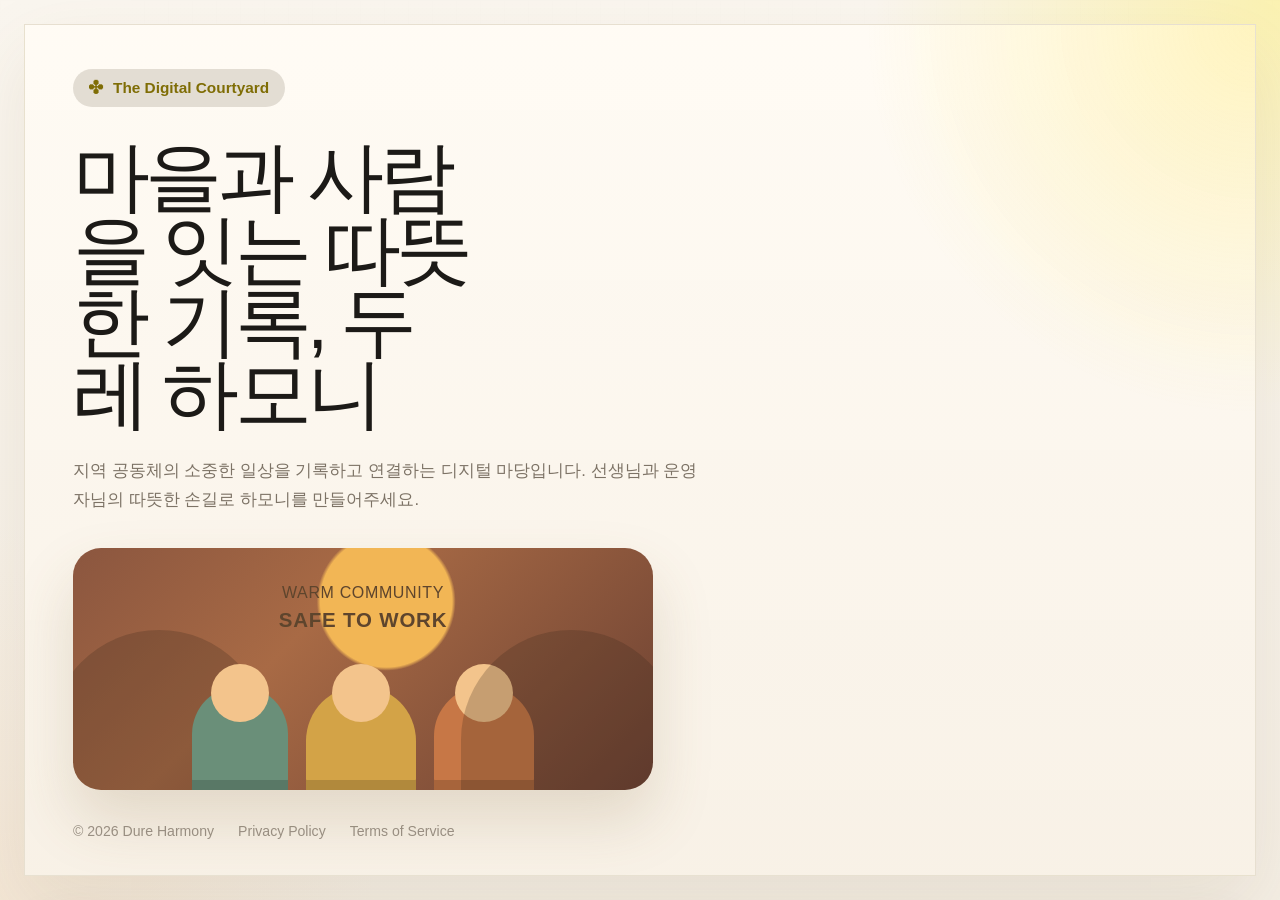
==== commit 3a72d951: "전면 프론트엔드 수정 전면 프론트엔드 수정" ====
--- a/public/index.html
+++ b/public/index.html
@@ -3,101 +3,94 @@
 <head>
   <meta charset="UTF-8">
   <meta name="viewport" content="width=device-width, initial-scale=1">
-  <title>두레 운영 MVP 목업</title>
+  <title>두레 하모니 운영 MVP</title>
   <link rel="stylesheet" href="style.css">
 </head>
 <body class="mode-entry">
   <section class="entry-shell" id="entry-screen">
     <div class="entry-hero">
-      <div class="entry-brand">
-        <div class="brand-mark">D</div>
-        <div>
-          <p class="eyebrow">DURE MVP</p>
-          <h1>운영자-강사 워크플로우 목업</h1>
-        </div>
+      <div class="entry-brand entry-brand-pill">
+        <span class="entry-brand-glyph">✣</span>
+        <span>The Digital Courtyard</span>
       </div>
 
       <div class="entry-lead">
-        <p class="entry-kicker">이번 단계 구현 범위</p>
-        <h2>메인 홈, 로그인, 역할별 진입, 제출·관리 흐름을 하나의 웹 목업으로 정리했습니다.</h2>
-          <p>
-            1차 MVP의 핵심은 강사의 수업 기록 제출과 운영자의 기록 관리입니다.
-            이번 버전에서는 로그인한 역할에 따라 각자 필요한 화면만 보이도록 진입 구조도 함께 분리했습니다.
-          </p>
-      </div>
-
-      <div class="entry-grid">
-        <article class="entry-card">
-          <p class="entry-card-kicker">Must Flow</p>
-          <h3>강사 입력에서 운영자 확인까지</h3>
-          <ol class="entry-steps">
-            <li>로그인 또는 역할 선택</li>
-            <li>강사는 오늘 수업 통합 기록으로 바로 진입</li>
-            <li>운영자는 대시보드와 관리 화면으로 바로 진입</li>
-            <li>각 역할은 자기 업무 화면만 확인</li>
-            <li>제출과 관리 흐름이 역할별로 분리되어 진행</li>
-          </ol>
-        </article>
-
-        <article class="entry-card">
-          <p class="entry-card-kicker">이번 목업 보강</p>
-          <h3>비어 있던 PRD 항목</h3>
-          <ul class="entry-points">
-            <li>메인 홈과 로그인 진입 화면</li>
-            <li>역할별 메뉴 노출과 접근 제어</li>
-            <li>강사 제출 검증과 최근 제출 이력 갱신</li>
-            <li>운영자 권한 변경 액션과 기록 필터 동작</li>
-            <li>확장 화면인 통계/성과 초안</li>
-          </ul>
-        </article>
+        <h2>마을과 사람을 잇는 따뜻한 기록, 두레 하모니</h2>
+        <p>
+          지역 공동체의 소중한 일상을 기록하고 연결하는 디지털 마당입니다.
+          선생님과 운영자님의 따뜻한 손길로 하모니를 만들어주세요.
+        </p>
+      </div>
+
+      <div class="entry-illustration-card" aria-hidden="true">
+        <div class="entry-illustration-copy">
+          <span>Warm Community</span>
+          <strong>Safe To Work</strong>
+        </div>
+        <div class="entry-illustration-people">
+          <span></span>
+          <span></span>
+          <span></span>
+        </div>
+      </div>
+
+      <div class="entry-meta">
+        <span>© 2026 Dure Harmony</span>
+        <span>Privacy Policy</span>
+        <span>Terms of Service</span>
       </div>
     </div>
 
     <aside class="login-panel">
       <div class="panel-head">
         <div>
-          <p class="panel-kicker">HM-01</p>
-          <h3>메인 홈 또는 로그인</h3>
-        </div>
-        <span class="panel-status">Mock Access</span>
+          <h3>반갑습니다</h3>
+          <p class="login-subcopy">서비스 이용을 위해 계정을 선택해 주세요.</p>
+        </div>
       </div>
 
       <p class="login-copy">
-        실제 인증 연동 전 단계이므로 샘플 계정을 선택해 역할별 워크플로우를 바로 확인할 수 있습니다.
+        실제 인증 연동 전 단계이므로 샘플 계정을 선택해 역할별 워크플로우를
+        바로 확인할 수 있습니다.
       </p>
 
+      <div class="login-section-label">SELECT ROLE</div>
       <div class="role-switch" id="role-switch">
-        <button class="role-chip active" type="button" data-login-role="teacher">강사</button>
-        <button class="role-chip" type="button" data-login-role="operator">운영자</button>
+        <button class="role-chip active" type="button" data-login-role="teacher">Teacher</button>
+        <button class="role-chip" type="button" data-login-role="operator">Operator</button>
       </div>
 
       <label class="field">
-        <span>샘플 계정</span>
+        <span>ACCOUNT</span>
         <select id="login-account"></select>
       </label>
 
       <label class="field">
-        <span>접속 메모</span>
+        <span>ACCESS NOTE</span>
         <input id="login-note" type="text" placeholder="예: 오늘 15시 목공 수업 점검">
       </label>
 
       <div class="login-hint" id="login-hint"></div>
 
-      <button class="btn btn-primary btn-block" type="button" id="login-button">이 계정으로 진입</button>
-
-      <p class="login-caption">
-        강사로 들어가면 강사 제출 화면만 열리고, 운영자로 들어가면 운영 관리 화면만 열립니다.
-      </p>
+      <button class="btn btn-primary btn-block" type="button" id="login-button">Enter Courtyard</button>
+
+      <div class="login-support">
+        <span>Help &amp; Support</span>
+        <div>
+          <a href="#" onclick="return false;">Log16 Help</a>
+          <a href="#" onclick="return false;">Skytea Ada i6</a>
+        </div>
+      </div>
     </aside>
   </section>
 
   <div class="shell app-shell" id="workspace-shell" hidden>
     <aside class="sidebar">
       <div class="brand-block">
-        <div class="brand-mark">D</div>
+        <div class="brand-mark">DH</div>
         <div>
-          <p class="eyebrow">DURE MVP</p>
-          <h1>두레 운영 시스템</h1>
+          <p class="eyebrow">운영 관리 허브</p>
+          <h1>두레 하모니</h1>
         </div>
       </div>
 
@@ -118,34 +111,50 @@
           <small>오늘 제출 현황과 빠른 이동</small>
         </button>
         <button class="nav-item" data-view="permissions" data-access="operator">
-          <span>사용자 · 권한 관리</span>
+          <span>사용자/권한 관리</span>
           <small>강사와 운영자 계정 제어</small>
         </button>
         <button class="nav-item" data-view="records" data-access="operator">
-          <span>서류 · 기록 관리</span>
-          <small>출석, 일지, 첨부 문서 통합 조회</small>
+          <span>서류/기록 관리</span>
+          <small>출석, 교육일지, 수업자료/서류 통합 조회</small>
         </button>
         <button class="nav-item" data-view="insights" data-access="operator">
-          <span>통계 · 성과</span>
-          <small>Should 범위 초안 화면</small>
+          <span>통계/성과</span>
+          <small>Should Have 확장 초안</small>
         </button>
       </nav>
 
       <div class="sidebar-footer">
-        <p class="footer-label">Design Direction</p>
-        <p>차분한 기업형 운영 웹, 단일 액센트 컬러, 패널 중심 레이아웃</p>
-      </div>
-
-      <button class="btn btn-secondary btn-block" type="button" id="logout-button">메인 홈으로 돌아가기</button>
+        <button class="btn btn-primary btn-block sidebar-update-button" type="button">데이터 업데이트</button>
+        <div class="sidebar-links">
+          <a href="#" onclick="return false;">고객지원</a>
+          <button class="sidebar-logout" type="button" id="logout-button">로그아웃</button>
+        </div>
+      </div>
     </aside>
 
     <main class="workspace">
       <header class="topbar">
-        <div>
-          <p class="eyebrow" id="view-kicker">Teacher Workspace</p>
-          <h2 id="view-title">오늘 수업 통합 기록</h2>
+        <div class="topbar-primary">
+          <div class="topbar-brandline">
+            <strong>두레 하모니</strong>
+            <nav class="topbar-links" aria-label="전역 메뉴">
+              <a href="#" onclick="return false;">대시보드</a>
+              <a href="#" onclick="return false;">클래스룸</a>
+              <a href="#" onclick="return false;">보고서</a>
+              <a href="#" onclick="return false;">주소록</a>
+            </nav>
+          </div>
+          <div class="topbar-titleblock">
+            <p class="eyebrow" id="view-kicker">강사 탭</p>
+            <h2 id="view-title">오늘 수업 통합 기록</h2>
+          </div>
         </div>
         <div class="topbar-meta">
+          <label class="topbar-search">
+            <span>검색</span>
+            <input type="search" placeholder="데이터 검색...">
+          </label>
           <div class="meta-chip">
             <span class="meta-label">현재 역할</span>
             <strong id="role-access-chip">강사</strong>
@@ -154,17 +163,14 @@
             <span class="meta-label">현재 사용자</span>
             <strong id="current-user-chip">-</strong>
           </div>
-          <div class="meta-chip">
-            <span class="meta-label">기준 시각</span>
-            <strong id="live-clock">--:--</strong>
-          </div>
+          <div class="meta-chip meta-chip-compact"><strong id="live-clock">--:--</strong></div>
         </div>
       </header>
 
       <section class="view" data-view-panel="teacher">
         <div class="hero-strip">
           <div>
-            <p class="eyebrow">Teacher Workspace</p>
+            <p class="eyebrow">강사 탭</p>
             <h3>한 번의 제출로 오늘 수업을 마감합니다.</h3>
             <p class="section-copy">전자 출석부, 교육일지, 수업자료 업로드를 하나의 흐름으로 묶어 현장 입력 부담을 줄였습니다.</p>
           </div>
@@ -178,7 +184,7 @@
         <div class="panel-alert" id="teacher-alert" hidden></div>
 
         <div class="teacher-grid">
-          <section class="panel">
+          <section class="panel teacher-context-panel">
             <div class="panel-head">
               <div>
                 <p class="panel-kicker">Session Setup</p>
@@ -211,129 +217,180 @@
             </div>
           </section>
 
-          <section class="panel panel-soft">
+          <section class="panel teacher-prep-panel">
             <div class="panel-head">
               <div>
                 <p class="panel-kicker">Submission Summary</p>
-                <h4>제출 체크</h4>
-              </div>
-            </div>
-            <ul class="summary-list">
-              <li><span>전자 출석부</span><strong id="attendance-summary">4명 입력 완료</strong></li>
-              <li><span>교육일지</span><strong id="journal-summary">필수 항목 작성 중</strong></li>
-              <li><span>첨부 문서</span><strong id="file-summary">2개 업로드 준비</strong></li>
+                <h4>제출 준비도</h4>
+              </div>
+            </div>
+            <div class="prep-ring" id="prep-fill">
+              <div class="prep-ring-inner">
+                <strong id="prep-value">82%</strong>
+                <span>준비됨</span>
+              </div>
+            </div>
+            <p class="prep-ring-caption" id="submission-status-note">작성 완료 점수</p>
+            <ul class="prep-checklist">
+              <li id="prep-step-context"><span class="prep-step-icon"></span><span id="context-summary">날짜/마을/수업 선택 대기</span></li>
+              <li id="prep-step-attendance"><span class="prep-step-icon"></span><span id="attendance-summary">전자 출석부 입력 대기</span></li>
+              <li id="prep-step-journal"><span class="prep-step-icon"></span><span id="journal-summary">교육일지 작성 대기</span></li>
+              <li id="prep-step-files"><span class="prep-step-icon"></span><span id="file-summary">수업자료/서류 업로드 대기</span></li>
             </ul>
-            <div class="progress-block">
-              <div class="progress-copy">
-                <span>제출 준비도</span>
-                <strong id="prep-value">82%</strong>
-              </div>
-              <div class="progress-bar">
-                <div class="progress-fill" id="prep-fill"></div>
-              </div>
-            </div>
-            <p class="panel-caption status-note" id="submission-status-note">필수값을 모두 채우면 제출 가능 상태로 전환됩니다.</p>
-          </section>
-        </div>
-
-        <div class="teacher-grid teacher-grid-main">
-          <section class="panel">
-            <div class="panel-head">
-              <div>
-                <p class="panel-kicker">Attendance</p>
-                <h4>전자 출석부</h4>
-              </div>
-              <span class="panel-caption">행 클릭 시 상태가 출석 → 지각 → 결석 순서로 바뀝니다.</span>
-            </div>
-            <div class="attendance-list" id="attendance-list"></div>
-          </section>
-
-          <section class="panel">
-            <div class="panel-head">
-              <div>
-                <p class="panel-kicker">Journal</p>
-                <h4>교육일지</h4>
-              </div>
-              <span class="panel-status">제출 필수</span>
-            </div>
-            <div class="field-stack">
-              <label class="field">
-                <span>오늘 수업 요약</span>
-                <textarea id="journal-summary-input" rows="5">목공 메이커 수업에서 새집 프레임 조립을 진행했습니다. 초반 설명 후 개별 제작으로 넘어갔고, 대부분 망치 사용에 빠르게 적응했습니다.</textarea>
-              </label>
-              <label class="field">
-                <span>운영 메모</span>
-                <textarea id="journal-note-input" rows="4">재료 소진이 빠른 편이라 다음 회차 전 목재 키트 추가 확보가 필요합니다. 공구 정리 시간은 10분 확보가 적절했습니다.</textarea>
-              </label>
-            </div>
-          </section>
-        </div>
-
-        <div class="teacher-grid teacher-grid-main">
-          <section class="panel">
-            <div class="panel-head">
-              <div>
-                <p class="panel-kicker">Attachments</p>
-                <h4>수업자료 · 서류 업로드</h4>
-              </div>
-              <span class="panel-caption">목업에서는 샘플 파일이 순차적으로 추가됩니다.</span>
-            </div>
-            <div class="upload-dropzone">
-              <p id="upload-hint">파일을 드래그하거나 업로드 버튼으로 첨부합니다.</p>
-              <button class="btn btn-secondary" type="button" id="add-attachment">파일 선택</button>
-            </div>
-            <ul class="file-list file-list-interactive" id="file-list"></ul>
-          </section>
-
-          <section class="panel panel-dark">
-            <div class="panel-head">
-              <div>
-                <p class="panel-kicker">Last Submission</p>
-                <h4>최근 제출 이력</h4>
-              </div>
-            </div>
-            <div class="history-callout">
-              <strong id="last-submission-title">생태 관찰 수업 / 2026.04.09</strong>
-              <p id="last-submission-copy">출석 5명, 교육일지 제출 완료, 첨부 문서 1건</p>
-            </div>
-            <ul class="history-list">
-              <li><span>제출 시각</span><strong id="last-submission-time">17:48</strong></li>
-              <li><span>검토 상태</span><strong id="last-submission-status">운영자 확인 전</strong></li>
-              <li><span>누락 항목</span><strong id="last-submission-missing">없음</strong></li>
-            </ul>
-          </section>
+            <button class="btn btn-primary btn-block" type="button" id="submit-session-side">제출하기</button>
+          </section>
+        </div>
+
+        <div class="teacher-workspace">
+          <div class="teacher-main-column">
+            <section class="panel teacher-attendance-panel">
+              <div class="panel-head">
+                <div>
+                  <p class="panel-kicker">Attendance</p>
+                  <h4>전자 출석부</h4>
+                </div>
+                <span class="panel-caption">행 클릭 시 상태가 출석 → 지각 → 결석 순서로 바뀝니다.</span>
+              </div>
+              <div class="attendance-list" id="attendance-list"></div>
+            </section>
+
+            <section class="panel teacher-journal-panel">
+              <div class="panel-head">
+                <div>
+                  <p class="panel-kicker">Journal</p>
+                  <h4>교육일지</h4>
+                </div>
+                <span class="panel-status">제출 필수</span>
+              </div>
+              <div class="field-stack">
+                <label class="field">
+                  <span>오늘 수업 요약</span>
+                  <textarea id="journal-summary-input" rows="5">목공 메이커 수업에서 새집 프레임 조립을 진행했습니다. 초반 설명 후 개별 제작으로 넘어갔고, 대부분 망치 사용에 빠르게 적응했습니다.</textarea>
+                </label>
+                <label class="field">
+                  <span>운영 메모</span>
+                  <textarea id="journal-note-input" rows="4">재료 소진이 빠른 편이라 다음 회차 전 목재 키트 추가 확보가 필요합니다. 공구 정리 시간은 10분 확보가 적절했습니다.</textarea>
+                </label>
+              </div>
+            </section>
+
+            <section class="panel teacher-files-panel">
+              <div class="panel-head">
+                <div>
+                  <p class="panel-kicker">Attachments</p>
+                  <h4>수업자료 · 서류 업로드</h4>
+                </div>
+                <span class="panel-caption">목업에서는 샘플 파일이 순차적으로 추가됩니다.</span>
+              </div>
+              <div class="upload-dropzone">
+                <p id="upload-hint">파일을 드래그하거나 업로드 버튼으로 첨부합니다.</p>
+                <button class="btn btn-secondary" type="button" id="add-attachment">파일 선택</button>
+              </div>
+              <ul class="file-list file-list-interactive" id="file-list"></ul>
+            </section>
+          </div>
+
+          <aside class="teacher-side-column">
+            <section class="panel teacher-history-panel">
+              <div class="panel-head">
+                <div>
+                  <p class="panel-kicker">Last Submission</p>
+                  <h4>최근 제출 이력</h4>
+                </div>
+              </div>
+              <div class="history-callout">
+                <strong id="last-submission-title">생태 관찰 수업 / 2026.04.09</strong>
+                <p id="last-submission-copy">출석 5명, 교육일지 제출 완료, 수업자료/서류 1건</p>
+              </div>
+              <ul class="history-list">
+                <li><span>제출 시각</span><strong id="last-submission-time">17:48</strong></li>
+                <li><span>검토 상태</span><strong id="last-submission-status">운영자 검토 대기</strong></li>
+                <li><span>누락 항목</span><strong id="last-submission-missing">없음</strong></li>
+              </ul>
+            </section>
+
+            <section class="panel teacher-feedback-panel">
+              <div class="panel-head">
+                <div>
+                  <p class="panel-kicker">Could Have</p>
+                  <h4>학생별 개별 메모 초안</h4>
+                </div>
+                <span class="panel-caption">2차 범위 검토용</span>
+              </div>
+              <div id="feedback-list" class="feedback-list"></div>
+            </section>
+          </aside>
         </div>
       </section>
 
       <section class="view" data-view-panel="operations">
-        <div class="hero-strip">
-          <div>
-            <p class="eyebrow">Operations Overview</p>
-            <h3>오늘 운영 현황을 한 화면에서 확인합니다.</h3>
-            <p class="section-copy">상세 관리 화면으로 들어가기 전, 제출 완료 여부와 최근 기록 흐름을 먼저 파악하는 대시보드입니다.</p>
+        <div class="ops-hero">
+          <div class="ops-hero-copy">
+            <p class="ops-breadcrumb">두레 하모니 &gt; 운영자 대시보드</p>
+            <h3>운영자 대시보드</h3>
+            <p class="section-copy">시스템 상태와 오늘 제출 흐름을 한 화면에서 빠르게 파악합니다.</p>
+          </div>
+          <div class="hero-actions">
+            <button class="btn btn-secondary" type="button">보고서 내보내기</button>
+            <button class="btn btn-primary" type="button">데이터 새로고침</button>
           </div>
         </div>
 
         <div class="stats-grid">
-          <section class="metric-panel">
-            <p class="metric-label">오늘 제출 완료</p>
+          <section class="metric-panel metric-panel-green">
+            <div class="metric-head">
+              <span class="metric-icon">✓</span>
+              <span class="metric-tag">+12%</span>
+            </div>
             <strong class="metric-value" id="ops-completed-count">0</strong>
-            <span class="metric-note">예정 세션 기준</span>
-          </section>
-          <section class="metric-panel">
-            <p class="metric-label">미제출 세션</p>
+            <span class="metric-note">제출 완료</span>
+          </section>
+          <section class="metric-panel metric-panel-yellow">
+            <div class="metric-head">
+              <span class="metric-icon">••</span>
+              <span class="metric-tag">진행 중</span>
+            </div>
             <strong class="metric-value" id="ops-pending-count">0</strong>
-            <span class="metric-note">출석/일지 기준</span>
-          </section>
-          <section class="metric-panel">
-            <p class="metric-label">첨부 문서 업로드</p>
+            <span class="metric-note">제출 대기</span>
+          </section>
+          <section class="metric-panel metric-panel-cream">
+            <div class="metric-head">
+              <span class="metric-icon">□</span>
+              <span class="metric-tag">전체</span>
+            </div>
             <strong class="metric-value" id="ops-files-count">0</strong>
-            <span class="metric-note">오늘 누적 문서 수</span>
-          </section>
-          <section class="metric-panel">
-            <p class="metric-label">운영자 확인 대기</p>
+            <span class="metric-note">누적 문서</span>
+          </section>
+          <section class="metric-panel metric-panel-alert">
+            <div class="metric-head">
+              <span class="metric-icon">!</span>
+              <span class="metric-tag">조치 필요</span>
+            </div>
             <strong class="metric-value" id="ops-review-count">0</strong>
-            <span class="metric-note">검토 필요 기록</span>
+            <span class="metric-note">검토 필요</span>
+          </section>
+        </div>
+
+        <div class="dashboard-grid dashboard-grid-ops">
+          <section class="panel panel-ops-status">
+            <div class="panel-head">
+              <div>
+                <p class="panel-kicker">Submission Status</p>
+                <h4>오늘 제출 현황</h4>
+              </div>
+              <button class="panel-inline-link" type="button">전체 보기</button>
+            </div>
+            <div class="status-rows" id="status-rows"></div>
+          </section>
+
+          <section class="panel panel-ops-activity">
+            <div class="panel-head">
+              <div>
+                <p class="panel-kicker">Recent Activity</p>
+                <h4>최근 활동 기록</h4>
+              </div>
+            </div>
+            <ul class="timeline-list" id="activity-log"></ul>
           </section>
         </div>
 
@@ -341,36 +398,14 @@
           <section class="panel">
             <div class="panel-head">
               <div>
-                <p class="panel-kicker">Submission Status</p>
-                <h4>오늘 제출 현황</h4>
-              </div>
-            </div>
-            <div class="status-rows" id="status-rows"></div>
-          </section>
-
-          <section class="panel">
-            <div class="panel-head">
-              <div>
-                <p class="panel-kicker">Recent Activity</p>
-                <h4>최근 제출 기록</h4>
-              </div>
-            </div>
-            <ul class="timeline-list" id="activity-log"></ul>
-          </section>
-        </div>
-
-        <div class="dashboard-grid">
-          <section class="panel">
-            <div class="panel-head">
-              <div>
                 <p class="panel-kicker">Quick Links</p>
                 <h4>빠른 이동</h4>
               </div>
             </div>
             <div class="quick-grid">
-              <button class="quick-link" type="button" data-goto="permissions">권한 수정</button>
-              <button class="quick-link" type="button" data-goto="records">기록 상세 조회</button>
-              <button class="quick-link" type="button" data-goto="insights">통계 화면 보기</button>
+              <button class="quick-link" type="button" data-goto="permissions">사용자/권한 관리</button>
+              <button class="quick-link" type="button" data-goto="records">서류/기록 관리</button>
+              <button class="quick-link" type="button" data-goto="insights">통계/성과 초안</button>
             </div>
           </section>
 
@@ -389,14 +424,14 @@
       <section class="view" data-view-panel="permissions">
         <div class="hero-strip">
           <div>
-            <p class="eyebrow">Access Control</p>
+            <p class="eyebrow">권한 채널</p>
             <h3>역할과 담당 범위를 빠르게 조정합니다.</h3>
-            <p class="section-copy">운영자는 강사와 운영자 계정을 검색하고, 역할과 담당 마을 범위를 즉시 변경할 수 있습니다.</p>
+            <p class="section-copy">운영자는 강사와 운영자 계정을 검색하고, 역할과 접근 범위를 즉시 변경할 수 있습니다.</p>
           </div>
         </div>
 
         <div class="permissions-grid">
-          <section class="panel">
+          <section class="panel permissions-list-panel">
             <div class="panel-head">
               <div>
                 <p class="panel-kicker">Users</p>
@@ -404,7 +439,7 @@
               </div>
             </div>
             <div class="toolbar toolbar-grid toolbar-compact">
-              <input class="toolbar-input" id="user-search" type="search" placeholder="이름 또는 역할 검색">
+              <input class="toolbar-input" id="user-search" type="search" placeholder="이름, 역할, 담당 범위 검색">
               <select class="toolbar-select" id="role-filter">
                 <option value="all">전체 역할</option>
                 <option value="teacher">강사</option>
@@ -415,7 +450,7 @@
             <div class="data-list" id="user-list"></div>
           </section>
 
-          <aside class="panel inspector">
+          <aside class="panel inspector permissions-inspector-panel">
             <div class="panel-head">
               <div>
                 <p class="panel-kicker">Inspector</p>
@@ -430,18 +465,18 @@
       <section class="view" data-view-panel="records">
         <div class="hero-strip">
           <div>
-            <p class="eyebrow">Records Center</p>
-            <h3>출석, 교육일지, 첨부 문서를 묶어서 봅니다.</h3>
-            <p class="section-copy">운영자는 수업 단위 기록으로 연결된 데이터를 한 번에 확인하고, 강사별 또는 마을별로 빠르게 좁혀볼 수 있습니다.</p>
+            <p class="eyebrow">기록 보관함</p>
+            <h3>출석, 교육일지, 수업자료/서류를 묶어서 봅니다.</h3>
+            <p class="section-copy">운영자는 수업 단위 기록으로 연결된 데이터를 한 번에 확인하고, 유형·상태·강사별로 빠르게 좁혀볼 수 있습니다.</p>
           </div>
         </div>
 
         <div class="records-grid">
-          <section class="panel">
+          <section class="panel records-list-panel">
             <div class="panel-head">
               <div>
                 <p class="panel-kicker">Filter</p>
-                <h4>서류 · 기록 목록</h4>
+                <h4>서류/기록 목록</h4>
               </div>
             </div>
             <div class="toolbar toolbar-grid toolbar-quad">
@@ -455,17 +490,17 @@
               <select class="toolbar-select" id="record-type-filter">
                 <option value="all">전체 유형</option>
                 <option value="journal">교육일지</option>
-                <option value="attendance">출석기록</option>
-                <option value="files">첨부 문서</option>
+                <option value="attendance">출석 기록</option>
+                <option value="files">수업자료/서류</option>
               </select>
-              <input class="toolbar-input" id="record-search" type="search" placeholder="강사명 또는 수업명">
+              <input class="toolbar-input" id="record-search" type="search" placeholder="강사명, 수업명, 마을 검색">
               <input class="toolbar-input" id="record-date-filter" type="date">
             </div>
             <div class="toolbar-note" id="record-filter-note">전체 기록 표시</div>
             <div class="record-table" id="record-table"></div>
           </section>
 
-          <aside class="panel inspector">
+          <aside class="panel inspector records-inspector-panel">
             <div class="panel-head">
               <div>
                 <p class="panel-kicker">Linked Detail</p>
@@ -480,9 +515,9 @@
       <section class="view" data-view-panel="insights">
         <div class="hero-strip">
           <div>
-            <p class="eyebrow">Insights</p>
+            <p class="eyebrow">인사이트</p>
             <h3>운영 안정화 이후 바로 붙일 통계/성과 초안입니다.</h3>
-            <p class="section-copy">강사, 수업, 마을, 기간 축으로 누적 현황을 비교해 누락 패턴과 완료율을 살펴봅니다.</p>
+            <p class="section-copy">Should Have 범위로, 강사·수업·마을·기간 축의 누적 현황과 완료율을 비교합니다.</p>
           </div>
           <div class="hero-actions">
             <select class="toolbar-select compact-select" id="insight-period">
@@ -512,7 +547,7 @@
           <section class="metric-panel">
             <p class="metric-label">문서 업로드 수</p>
             <strong class="metric-value" id="insight-file-total">0</strong>
-            <span class="metric-note">첨부 문서 누적</span>
+            <span class="metric-note">수업자료/서류 누적</span>
           </section>
         </div>
 
--- a/public/style.css
+++ b/public/style.css
@@ -1,28 +1,34 @@
-@import url("https://fonts.googleapis.com/css2?family=Inter:wght@400;500;600;700;800&family=Plus+Jakarta+Sans:wght@600;700;800&display=swap");
-
 :root {
-  --bg: #f5f8f7;
-  --surface: #ffffff;
-  --panel: #ffffff;
-  --panel-strong: #0f6e56;
-  --line: rgba(95, 99, 104, 0.18);
-  --line-strong: rgba(95, 99, 104, 0.28);
-  --text: #13201c;
-  --muted: #5f6368;
-  --accent: #1d9e75;
-  --accent-soft: rgba(148, 199, 184, 0.22);
-  --accent-strong: #0f6e56;
-  --warn: #8a6419;
-  --warn-soft: rgba(245, 166, 35, 0.16);
-  --alert: #9e4d42;
-  --alert-soft: rgba(232, 89, 60, 0.14);
-  --ok: #0f6e56;
-  --ok-soft: rgba(29, 158, 117, 0.14);
-  --shadow: 0 18px 48px rgba(15, 110, 86, 0.08);
-  --radius-lg: 22px;
-  --radius-md: 16px;
-  --radius-sm: 10px;
-  --sidebar-width: 320px;
+  --bg: #f6f1e8;
+  --bg-strong: #efe5d4;
+  --surface: #fffdf8;
+  --surface-soft: #f8f1e4;
+  --surface-strong: #ffffff;
+  --line: #e5dac8;
+  --line-strong: #d7c8b1;
+  --text: #1c1a17;
+  --muted: #6b665e;
+  --accent: #fee500;
+  --accent-soft: #fff3a4;
+  --accent-soft-strong: #ffef7a;
+  --accent-ink: #1f1a17;
+  --brown: #3a2721;
+  --brown-soft: #5d4943;
+  --ok: #2f9e5b;
+  --ok-soft: rgba(47, 158, 91, 0.14);
+  --warn: #c9831a;
+  --warn-soft: rgba(201, 131, 26, 0.16);
+  --alert: #d95c4a;
+  --alert-soft: rgba(217, 92, 74, 0.14);
+  --neutral-soft: rgba(107, 102, 94, 0.12);
+  --shadow-soft: 0 14px 30px rgba(84, 64, 39, 0.08);
+  --shadow-panel: 0 20px 50px rgba(82, 64, 36, 0.1);
+  --radius-xl: 34px;
+  --radius-lg: 28px;
+  --radius-md: 22px;
+  --radius-sm: 16px;
+  --radius-xs: 12px;
+  --sidebar-width: 312px;
 }
 
 * {
@@ -35,12 +41,26 @@
 
 body {
   margin: 0;
-  font-family: "Inter", "Pretendard Variable", "SUIT Variable", "Noto Sans KR", -apple-system, BlinkMacSystemFont, sans-serif;
+  min-height: 100vh;
   color: var(--text);
+  font-family: "Pretendard Variable", "SUIT Variable", "Apple SD Gothic Neo",
+    "Noto Sans KR", -apple-system, BlinkMacSystemFont, sans-serif;
   background:
-    radial-gradient(circle at top left, rgba(148, 199, 184, 0.18), transparent 28%),
-    linear-gradient(180deg, #f7fbf9 0%, #eff6f3 100%);
-  min-height: 100vh;
+    radial-gradient(circle at top left, rgba(254, 229, 0, 0.18), transparent 28%),
+    radial-gradient(circle at bottom right, rgba(255, 243, 164, 0.5), transparent 30%),
+    linear-gradient(180deg, #fbf7f0 0%, var(--bg) 100%);
+}
+
+body::before {
+  content: "";
+  position: fixed;
+  inset: 0;
+  pointer-events: none;
+  background-image:
+    linear-gradient(rgba(82, 64, 36, 0.03) 1px, transparent 1px),
+    linear-gradient(90deg, rgba(82, 64, 36, 0.03) 1px, transparent 1px);
+  background-size: 24px 24px;
+  mask-image: linear-gradient(180deg, rgba(0, 0, 0, 0.2), transparent 85%);
 }
 
 body.mode-entry #workspace-shell,
@@ -70,34 +90,78 @@
 h4,
 .nav-item span,
 .metric-value,
-.brand-block h1 {
-  font-family: "Plus Jakarta Sans", "Inter", sans-serif;
+.brand-block h1,
+.entry-brand h1 {
+  margin: 0;
+  font-weight: 700;
+  letter-spacing: -0.03em;
 }
 
 .entry-shell {
   position: fixed;
   inset: 0;
   min-height: 100vh;
-  padding: 36px;
-  display: grid;
-  grid-template-columns: 1.25fr 0.75fr;
-  gap: 24px;
+  padding: 28px;
+  display: grid;
+  grid-template-columns: minmax(0, 1.18fr) minmax(320px, 420px);
+  gap: 22px;
   overflow: auto;
+}
+
+.entry-hero,
+.login-panel,
+.panel,
+.metric-panel {
+  position: relative;
+  overflow: hidden;
 }
 
 .entry-hero,
 .login-panel {
-  border: 1px solid var(--line);
-  border-radius: 28px;
-  background: rgba(255, 255, 255, 0.88);
-  box-shadow: var(--shadow);
+  border: 1px solid rgba(229, 218, 200, 0.92);
+  box-shadow: var(--shadow-panel);
 }
 
 .entry-hero {
-  padding: 34px;
+  padding: 32px;
+  border-radius: 38px 38px 22px 38px;
+  background:
+    linear-gradient(180deg, rgba(255, 253, 248, 0.9), rgba(248, 241, 228, 0.98)),
+    var(--surface);
   display: flex;
   flex-direction: column;
-  gap: 28px;
+  gap: 24px;
+}
+
+.entry-hero.is-empty {
+  min-height: calc(100vh - 56px);
+}
+
+.entry-hero::after,
+.hero-strip::after,
+.panel::after,
+.login-panel::after {
+  content: "";
+  position: absolute;
+  width: 18px;
+  height: 18px;
+  background: inherit;
+  bottom: 20px;
+  left: 22px;
+  border-bottom-left-radius: 8px;
+  transform: rotate(45deg);
+  border-left: 1px solid rgba(229, 218, 200, 0.92);
+  border-bottom: 1px solid rgba(229, 218, 200, 0.92);
+}
+
+.entry-hero::after {
+  bottom: 26px;
+}
+
+.login-panel::after {
+  left: auto;
+  right: 26px;
+  bottom: 18px;
 }
 
 .entry-brand,
@@ -108,76 +172,94 @@
 }
 
 .brand-mark {
-  width: 52px;
-  height: 52px;
-  border-radius: 16px;
+  position: relative;
+  width: 56px;
+  height: 56px;
   display: grid;
   place-items: center;
-  background: linear-gradient(135deg, var(--accent-strong), var(--accent));
-  color: white;
-  font-weight: 700;
-  font-size: 1.1rem;
-  box-shadow: 0 14px 26px rgba(15, 110, 86, 0.18);
+  border-radius: 22px;
+  background: var(--accent);
+  color: var(--accent-ink);
+  font-weight: 800;
+  font-size: 1.18rem;
+  box-shadow: 0 14px 24px rgba(254, 229, 0, 0.3);
+}
+
+.brand-mark::after {
+  content: "";
+  position: absolute;
+  left: 10px;
+  bottom: -5px;
+  width: 14px;
+  height: 14px;
+  background: var(--accent);
+  clip-path: polygon(0 0, 100% 40%, 30% 100%);
 }
 
 .entry-brand h1,
 .brand-block h1 {
-  margin: 0;
-  font-size: 1.25rem;
-  letter-spacing: -0.02em;
+  font-size: 1.28rem;
+}
+
+.entry-kicker,
+.eyebrow,
+.panel-kicker,
+.scope-kicker,
+.footer-label,
+.detail-label {
+  margin: 0 0 8px;
+  font-size: 0.74rem;
+  font-weight: 700;
+  letter-spacing: 0.08em;
+  text-transform: uppercase;
+  color: var(--muted);
 }
 
 .entry-lead h2 {
-  margin: 0 0 12px;
-  font-size: clamp(2rem, 4vw, 3.25rem);
-  line-height: 1.05;
-  letter-spacing: -0.045em;
+  margin: 0 0 14px;
+  max-width: 12ch;
+  font-size: clamp(2.3rem, 4.5vw, 4.2rem);
+  line-height: 1;
 }
 
 .entry-lead p {
   margin: 0;
-  max-width: 720px;
+  max-width: 760px;
+  color: var(--muted);
   line-height: 1.75;
-  color: var(--muted);
-}
-
-.entry-kicker,
-.eyebrow {
-  margin: 0 0 8px;
-  font-size: 0.72rem;
+  font-size: 1rem;
+}
+
+.entry-grid {
+  display: grid;
+  grid-template-columns: repeat(2, minmax(0, 1fr));
+  gap: 16px;
+}
+
+.entry-card {
+  padding: 22px 22px 24px;
+  border: 1px solid rgba(215, 200, 177, 0.72);
+  border-radius: 28px 28px 28px 14px;
+  background: rgba(255, 255, 255, 0.8);
+  box-shadow: var(--shadow-soft);
+}
+
+.entry-card:first-child {
+  background: linear-gradient(180deg, var(--accent-soft) 0%, rgba(255, 255, 255, 0.94) 100%);
+}
+
+.entry-card-kicker {
+  margin: 0 0 10px;
+  color: var(--brown);
+  font-size: 0.76rem;
+  font-weight: 800;
   letter-spacing: 0.12em;
   text-transform: uppercase;
-  color: var(--muted);
-}
-
-.entry-grid {
-  display: grid;
-  grid-template-columns: repeat(2, minmax(0, 1fr));
-  gap: 18px;
-}
-
-.entry-card {
-  padding: 22px;
-  border-radius: var(--radius-lg);
-  border: 1px solid var(--line);
-  background:
-    linear-gradient(135deg, rgba(29, 158, 117, 0.08), rgba(255, 255, 255, 0.94)),
-    white;
-}
-
-.entry-card-kicker {
-  margin: 0 0 10px;
-  font-size: 0.76rem;
-  font-weight: 700;
-  text-transform: uppercase;
-  letter-spacing: 0.12em;
-  color: var(--accent-strong);
 }
 
 .entry-card h3 {
-  margin: 0 0 14px;
-  font-size: 1.25rem;
-  letter-spacing: -0.02em;
+  margin: 0 0 12px;
+  font-size: 1.24rem;
 }
 
 .entry-steps,
@@ -185,20 +267,70 @@
   margin: 0;
   padding-left: 20px;
   color: var(--muted);
-  line-height: 1.8;
+  line-height: 1.75;
 }
 
 .login-panel {
-  padding: 30px 28px;
   align-self: start;
   position: sticky;
-  top: 36px;
+  top: 28px;
+  padding: 28px 24px 34px;
+  border-radius: 34px 34px 18px 34px;
+  background: rgba(255, 253, 248, 0.96);
+}
+
+.panel-head {
+  display: flex;
+  justify-content: space-between;
+  align-items: flex-start;
+  gap: 14px;
+  margin-bottom: 18px;
+}
+
+.panel-head h3,
+.panel-head h4 {
+  margin: 0;
+  font-size: 1.16rem;
+}
+
+.panel-status,
+.panel-caption,
+.metric-note,
+.meta-label,
+.login-copy,
+.login-caption,
+.toolbar-note,
+.status-note {
+  color: var(--muted);
+}
+
+.panel-status {
+  display: inline-flex;
+  align-items: center;
+  padding: 8px 12px;
+  border-radius: 999px;
+  background: var(--accent-soft);
+  color: var(--accent-ink);
+  font-size: 0.82rem;
+  font-weight: 700;
+}
+
+.panel-kicker {
+  color: #9b9287;
+}
+
+.teacher-feedback-panel .panel-kicker,
+.view[data-view-panel="insights"] .eyebrow {
+  color: #8f7a00;
+}
+
+.teacher-feedback-panel .panel-caption {
+  color: #a19483;
 }
 
 .login-copy,
 .login-caption {
-  margin: 0 0 18px;
-  color: var(--muted);
+  margin: 0 0 16px;
   line-height: 1.7;
 }
 
@@ -207,424 +339,38 @@
   grid-template-columns: repeat(2, minmax(0, 1fr));
   gap: 10px;
   margin-bottom: 18px;
+  padding: 6px;
+  border-radius: 999px;
+  background: var(--surface-soft);
+  border: 1px solid var(--line);
 }
 
 .role-chip {
-  border: 1px solid var(--line);
+  border: 0;
   border-radius: 999px;
-  background: rgba(255, 255, 255, 0.82);
-  padding: 12px 14px;
+  padding: 12px 16px;
+  background: transparent;
+  color: var(--muted);
   font-weight: 700;
-  color: var(--muted);
-  transition: border-color 180ms ease, transform 180ms ease, background-color 180ms ease;
+  transition: transform 180ms ease, background-color 180ms ease, color 180ms ease;
 }
 
 .role-chip.active {
   background: var(--accent);
-  border-color: transparent;
-  color: white;
-}
-
-.role-chip:hover {
+  color: var(--accent-ink);
+  box-shadow: 0 8px 16px rgba(254, 229, 0, 0.34);
+}
+
+.role-chip:hover,
+.btn:hover,
+.quick-link:hover,
+.nav-item:hover,
+.attendance-row:hover {
   transform: translateY(-1px);
 }
 
-.login-hint,
-.toolbar-note,
-.status-note {
-  margin-top: 14px;
-  color: var(--muted);
-  font-size: 0.9rem;
-  line-height: 1.6;
-}
-
-.btn {
-  border: 0;
-  border-radius: 999px;
-  padding: 12px 18px;
-  font-weight: 700;
-  font-family: "Inter", sans-serif;
-  transition: transform 180ms ease, background-color 180ms ease, border-color 180ms ease;
-}
-
-.btn:hover {
-  transform: translateY(-1px);
-}
-
-.btn-primary {
-  background: var(--accent);
-  color: white;
-}
-
-.btn-secondary {
-  background: rgba(255, 255, 255, 0.78);
-  color: var(--text);
-  border: 1px solid var(--line);
-}
-
-.btn-block {
-  width: 100%;
-}
-
-.shell {
-  position: fixed;
-  inset: 0;
-  height: 100vh;
-  min-height: 100vh;
-  display: grid;
-  grid-template-columns: var(--sidebar-width) minmax(0, 1fr);
-  overflow: hidden;
-}
-
-.sidebar {
-  position: sticky;
-  top: 0;
-  height: 100vh;
-  padding: 28px 24px;
-  border-right: 1px solid var(--line);
-  background: rgba(255, 255, 255, 0.82);
-  backdrop-filter: blur(18px);
-  display: flex;
-  flex-direction: column;
-  gap: 24px;
-}
-
-.scope-note,
-.sidebar-footer {
-  padding: 18px;
-  border: 1px solid var(--line);
-  border-radius: var(--radius-md);
-  background: rgba(148, 199, 184, 0.08);
-}
-
-.sidebar-user strong {
+.field {
   display: block;
-  margin-bottom: 6px;
-  font-size: 1.1rem;
-}
-
-.scope-kicker,
-.footer-label {
-  margin: 0 0 8px;
-  font-size: 0.78rem;
-  font-weight: 700;
-}
-
-.scope-note p,
-.sidebar-footer p {
-  margin: 0;
-  line-height: 1.6;
-  color: var(--muted);
-  font-size: 0.94rem;
-}
-
-.nav-list {
-  display: grid;
-  gap: 10px;
-}
-
-.nav-item {
-  border: 1px solid transparent;
-  border-radius: var(--radius-md);
-  background: transparent;
-  padding: 16px 18px;
-  text-align: left;
-  transition: transform 220ms ease, background-color 220ms ease, border-color 220ms ease;
-}
-
-.nav-item[hidden] {
-  display: none;
-}
-
-.nav-item span,
-.nav-item small {
-  display: block;
-}
-
-.nav-item span {
-  font-weight: 700;
-  letter-spacing: -0.01em;
-}
-
-.nav-item small {
-  margin-top: 4px;
-  color: var(--muted);
-  line-height: 1.45;
-}
-
-.nav-item:hover,
-.nav-item.active {
-  background: white;
-  border-color: var(--line);
-  transform: translateX(4px);
-}
-
-.workspace {
-  min-height: 100vh;
-  padding: 28px;
-  overflow: auto;
-}
-
-.topbar {
-  display: flex;
-  justify-content: space-between;
-  align-items: flex-start;
-  gap: 18px;
-  padding: 8px 4px 24px;
-}
-
-.topbar h2 {
-  margin: 0;
-  font-size: clamp(1.9rem, 3vw, 2.8rem);
-  letter-spacing: -0.03em;
-}
-
-.topbar-meta {
-  display: flex;
-  gap: 10px;
-  flex-wrap: wrap;
-}
-
-.meta-chip {
-  min-width: 120px;
-  padding: 12px 14px;
-  border-radius: var(--radius-md);
-  border: 1px solid var(--line);
-  background: rgba(255, 255, 255, 0.82);
-}
-
-.meta-label {
-  display: block;
-  margin-bottom: 4px;
-  font-size: 0.76rem;
-  color: var(--muted);
-}
-
-.view {
-  display: none;
-  animation: section-in 420ms ease;
-}
-
-.view.active {
-  display: block;
-}
-
-@keyframes section-in {
-  from {
-    opacity: 0;
-    transform: translateY(12px);
-  }
-  to {
-    opacity: 1;
-    transform: translateY(0);
-  }
-}
-
-.hero-strip,
-.panel,
-.metric-panel {
-  opacity: 0;
-  transform: translateY(18px);
-}
-
-.view.active .hero-strip,
-.view.active .panel,
-.view.active .metric-panel {
-  animation: panel-rise 540ms ease forwards;
-}
-
-.view.active .panel:nth-of-type(2),
-.view.active .metric-panel:nth-of-type(2) {
-  animation-delay: 80ms;
-}
-
-.view.active .panel:nth-of-type(3),
-.view.active .metric-panel:nth-of-type(3) {
-  animation-delay: 140ms;
-}
-
-.view.active .panel:nth-of-type(4),
-.view.active .metric-panel:nth-of-type(4) {
-  animation-delay: 180ms;
-}
-
-@keyframes panel-rise {
-  from {
-    opacity: 0;
-    transform: translateY(18px);
-  }
-  to {
-    opacity: 1;
-    transform: translateY(0);
-  }
-}
-
-.hero-strip {
-  margin-bottom: 18px;
-  padding: 26px 28px;
-  border: 1px solid var(--line);
-  border-radius: var(--radius-lg);
-  background:
-    linear-gradient(135deg, rgba(29, 158, 117, 0.08), rgba(148, 199, 184, 0.18)),
-    var(--panel);
-  box-shadow: var(--shadow);
-  display: flex;
-  justify-content: space-between;
-  align-items: flex-end;
-  gap: 20px;
-}
-
-.hero-strip h3 {
-  margin: 0 0 8px;
-  font-size: clamp(1.45rem, 2.5vw, 2.2rem);
-  letter-spacing: -0.03em;
-}
-
-.section-copy {
-  margin: 0;
-  max-width: 720px;
-  color: var(--muted);
-  line-height: 1.65;
-}
-
-.hero-actions {
-  display: flex;
-  gap: 10px;
-  flex-wrap: wrap;
-  align-items: center;
-}
-
-.hero-status {
-  display: inline-flex;
-  align-items: center;
-  padding: 9px 12px;
-  border-radius: 999px;
-  background: rgba(255, 255, 255, 0.78);
-  color: var(--accent-strong);
-  border: 1px solid rgba(15, 110, 86, 0.12);
-  font-size: 0.84rem;
-  font-weight: 700;
-}
-
-.panel,
-.metric-panel {
-  border: 1px solid var(--line);
-  border-radius: var(--radius-lg);
-  background: rgba(255, 255, 255, 0.88);
-  box-shadow: var(--shadow);
-}
-
-.panel {
-  padding: 24px;
-}
-
-.panel-soft {
-  background: linear-gradient(180deg, rgba(148, 199, 184, 0.18), rgba(255, 255, 255, 0.96));
-}
-
-.panel-dark {
-  background: linear-gradient(180deg, rgba(15, 110, 86, 0.98), rgba(29, 158, 117, 0.92));
-  color: white;
-}
-
-.panel-dark .panel-kicker,
-.panel-dark .panel-caption,
-.panel-dark p,
-.panel-dark span {
-  color: rgba(255, 255, 255, 0.72);
-}
-
-.panel-dark strong,
-.panel-dark h4 {
-  color: white;
-}
-
-.panel-head {
-  display: flex;
-  justify-content: space-between;
-  align-items: flex-start;
-  gap: 16px;
-  margin-bottom: 18px;
-}
-
-.panel-kicker {
-  margin: 0 0 4px;
-  font-size: 0.72rem;
-  text-transform: uppercase;
-  letter-spacing: 0.12em;
-  color: var(--muted);
-}
-
-.panel-head h4,
-.panel-head h3 {
-  margin: 0;
-  font-size: 1.18rem;
-  letter-spacing: -0.02em;
-}
-
-.panel-status,
-.panel-caption {
-  color: var(--muted);
-  font-size: 0.85rem;
-  line-height: 1.5;
-}
-
-.panel-alert {
-  margin-bottom: 18px;
-  padding: 16px 18px;
-  border-radius: var(--radius-md);
-  border: 1px solid rgba(232, 89, 60, 0.18);
-  background: var(--alert-soft);
-  color: var(--alert);
-  line-height: 1.7;
-}
-
-.panel-alert strong {
-  display: block;
-  margin-bottom: 6px;
-}
-
-.teacher-grid,
-.dashboard-grid,
-.permissions-grid,
-.records-grid,
-.stats-grid {
-  display: grid;
-  gap: 18px;
-  margin-bottom: 18px;
-}
-
-.teacher-grid {
-  grid-template-columns: 1.4fr 0.9fr;
-}
-
-.teacher-grid-main,
-.dashboard-grid {
-  grid-template-columns: 1.2fr 1fr;
-}
-
-.permissions-grid,
-.records-grid {
-  grid-template-columns: 1.3fr 0.8fr;
-}
-
-.stats-grid {
-  grid-template-columns: repeat(4, minmax(0, 1fr));
-}
-
-.field-grid {
-  display: grid;
-  grid-template-columns: repeat(2, minmax(0, 1fr));
-  gap: 14px;
-}
-
-.field-wide {
-  grid-column: 1 / -1;
-}
-
-.field-stack {
-  display: grid;
-  gap: 14px;
 }
 
 .field span {
@@ -640,13 +386,13 @@
 .toolbar-input,
 .toolbar-select {
   width: 100%;
+  padding: 13px 14px;
   border: 1px solid var(--line-strong);
-  border-radius: var(--radius-sm);
-  background: white;
+  border-radius: 18px;
+  background: rgba(255, 255, 255, 0.94);
   color: var(--text);
-  padding: 13px 14px;
   outline: none;
-  transition: border-color 180ms ease, box-shadow 180ms ease;
+  transition: border-color 180ms ease, box-shadow 180ms ease, background-color 180ms ease;
 }
 
 .field input:focus,
@@ -654,23 +400,408 @@
 .field textarea:focus,
 .toolbar-input:focus,
 .toolbar-select:focus {
-  border-color: var(--accent);
-  box-shadow: 0 0 0 4px rgba(47, 106, 88, 0.08);
+  border-color: #d0b700;
+  box-shadow: 0 0 0 4px rgba(254, 229, 0, 0.24);
+  background: var(--surface-strong);
 }
 
 .field textarea {
   resize: vertical;
-  min-height: 104px;
+  min-height: 108px;
   line-height: 1.65;
+}
+
+.login-hint,
+.toolbar-note,
+.status-note {
+  margin-top: 14px;
+  font-size: 0.92rem;
+  line-height: 1.6;
+}
+
+.btn {
+  border: 0;
+  border-radius: 999px;
+  padding: 12px 18px;
+  font-weight: 800;
+  transition: transform 180ms ease, box-shadow 180ms ease, background-color 180ms ease;
+}
+
+.btn-primary {
+  background: var(--accent);
+  color: var(--accent-ink);
+  box-shadow: 0 12px 22px rgba(254, 229, 0, 0.34);
+}
+
+.btn-secondary {
+  background: rgba(255, 255, 255, 0.92);
+  color: var(--text);
+  border: 1px solid var(--line);
+}
+
+.btn-block {
+  width: 100%;
+}
+
+.shell {
+  position: fixed;
+  inset: 0;
+  height: 100vh;
+  display: grid;
+  grid-template-columns: var(--sidebar-width) minmax(0, 1fr);
+  overflow: hidden;
+}
+
+.sidebar {
+  height: 100vh;
+  padding: 24px 18px 24px 20px;
+  border-right: 1px solid rgba(215, 200, 177, 0.8);
+  background: rgba(247, 239, 226, 0.94);
+  backdrop-filter: blur(14px);
+  display: flex;
+  flex-direction: column;
+  gap: 18px;
+}
+
+.scope-note,
+.sidebar-footer {
+  padding: 18px;
+  border: 1px solid var(--line);
+  border-radius: 24px;
+  background: rgba(255, 253, 248, 0.9);
+}
+
+.sidebar-user strong {
+  display: block;
+  margin-bottom: 6px;
+  font-size: 1.08rem;
+}
+
+.scope-note p,
+.sidebar-footer p {
+  margin: 0;
+  color: var(--muted);
+  line-height: 1.6;
+  font-size: 0.94rem;
+}
+
+.nav-list {
+  display: grid;
+  gap: 8px;
+}
+
+.nav-item {
+  position: relative;
+  padding: 16px 16px 16px 18px;
+  border: 1px solid transparent;
+  border-radius: 22px;
+  background: transparent;
+  text-align: left;
+  transition: transform 180ms ease, background-color 180ms ease, border-color 180ms ease,
+    box-shadow 180ms ease;
+}
+
+.nav-item::before {
+  content: "";
+  position: absolute;
+  inset: 8px auto 8px 8px;
+  width: 4px;
+  border-radius: 999px;
+  background: transparent;
+}
+
+.nav-item[hidden] {
+  display: none;
+}
+
+.nav-item span,
+.nav-item small {
+  display: block;
+}
+
+.nav-item span {
+  font-size: 0.98rem;
+  font-weight: 800;
+}
+
+.nav-item small {
+  margin-top: 4px;
+  color: var(--muted);
+  line-height: 1.5;
+}
+
+.nav-item:hover,
+.nav-item.active {
+  background: rgba(255, 255, 255, 0.94);
+  border-color: rgba(215, 200, 177, 0.92);
+  box-shadow: var(--shadow-soft);
+}
+
+.nav-item.active::before {
+  background: var(--accent);
+}
+
+.workspace {
+  min-height: 100vh;
+  padding: 26px;
+  overflow: auto;
+}
+
+.topbar {
+  display: flex;
+  justify-content: space-between;
+  align-items: flex-start;
+  gap: 18px;
+  padding: 4px 4px 20px;
+}
+
+.topbar h2 {
+  margin: 0;
+  font-size: clamp(2rem, 3vw, 2.85rem);
+}
+
+.topbar-meta {
+  display: flex;
+  gap: 10px;
+  flex-wrap: wrap;
+}
+
+.meta-chip {
+  min-width: 128px;
+  padding: 12px 14px;
+  border-radius: 18px;
+  border: 1px solid rgba(215, 200, 177, 0.84);
+  background: rgba(255, 255, 255, 0.82);
+  box-shadow: var(--shadow-soft);
+}
+
+.meta-label {
+  display: block;
+  margin-bottom: 4px;
+  font-size: 0.76rem;
+}
+
+.view {
+  display: none;
+  animation: section-in 420ms ease;
+}
+
+.view.active {
+  display: block;
+}
+
+@keyframes section-in {
+  from {
+    opacity: 0;
+    transform: translateY(10px);
+  }
+  to {
+    opacity: 1;
+    transform: translateY(0);
+  }
+}
+
+.hero-strip,
+.panel,
+.metric-panel {
+  opacity: 0;
+  transform: translateY(16px);
+}
+
+.view.active .hero-strip,
+.view.active .panel,
+.view.active .metric-panel {
+  animation: panel-rise 500ms ease forwards;
+}
+
+.view.active .panel:nth-of-type(2),
+.view.active .metric-panel:nth-of-type(2) {
+  animation-delay: 60ms;
+}
+
+.view.active .panel:nth-of-type(3),
+.view.active .metric-panel:nth-of-type(3) {
+  animation-delay: 120ms;
+}
+
+.view.active .panel:nth-of-type(4),
+.view.active .metric-panel:nth-of-type(4) {
+  animation-delay: 180ms;
+}
+
+@keyframes panel-rise {
+  from {
+    opacity: 0;
+    transform: translateY(16px);
+  }
+  to {
+    opacity: 1;
+    transform: translateY(0);
+  }
+}
+
+.hero-strip {
+  position: relative;
+  margin-bottom: 18px;
+  padding: 26px 28px 30px;
+  border: 1px solid rgba(215, 200, 177, 0.84);
+  border-radius: 34px 34px 18px 34px;
+  background:
+    linear-gradient(180deg, rgba(254, 229, 0, 0.86), rgba(255, 243, 164, 0.94)),
+    var(--surface);
+  box-shadow: var(--shadow-panel);
+  display: flex;
+  justify-content: space-between;
+  align-items: flex-end;
+  gap: 22px;
+}
+
+.hero-strip::after {
+  bottom: 16px;
+  left: auto;
+  right: 28px;
+}
+
+.hero-strip h3 {
+  margin: 0 0 8px;
+  font-size: clamp(1.42rem, 2.4vw, 2.2rem);
+  line-height: 1.14;
+}
+
+.section-copy {
+  margin: 0;
+  max-width: 720px;
+  color: rgba(31, 26, 23, 0.72);
+  line-height: 1.68;
+}
+
+.hero-actions {
+  display: flex;
+  gap: 10px;
+  flex-wrap: wrap;
+  align-items: center;
+}
+
+.hero-status {
+  display: inline-flex;
+  align-items: center;
+  padding: 10px 12px;
+  border-radius: 999px;
+  background: rgba(255, 255, 255, 0.8);
+  border: 1px solid rgba(58, 39, 33, 0.12);
+  color: var(--brown);
+  font-size: 0.84rem;
+  font-weight: 800;
+}
+
+.panel,
+.metric-panel {
+  border: 1px solid rgba(229, 218, 200, 0.94);
+  background: rgba(255, 253, 248, 0.94);
+  box-shadow: var(--shadow-soft);
+}
+
+.panel {
+  padding: 22px;
+  border-radius: 30px 30px 18px 30px;
+}
+
+.metric-panel {
+  padding: 20px;
+  border-radius: 26px;
+  background: rgba(255, 255, 255, 0.74);
+}
+
+.panel-soft {
+  background: linear-gradient(180deg, rgba(255, 243, 164, 0.72), rgba(255, 255, 255, 0.98));
+}
+
+.panel-dark {
+  background: linear-gradient(180deg, #3a2721 0%, #574038 100%);
+  color: #fff7db;
+  border-color: rgba(58, 39, 33, 0.16);
+}
+
+.panel-dark .panel-kicker,
+.panel-dark .panel-caption,
+.panel-dark p,
+.panel-dark span {
+  color: rgba(255, 247, 219, 0.72);
+}
+
+.panel-dark strong,
+.panel-dark h4 {
+  color: #fffef7;
+}
+
+.panel-alert {
+  margin-bottom: 18px;
+  padding: 16px 18px;
+  border-radius: 22px;
+  border: 1px solid rgba(217, 92, 74, 0.24);
+  background: var(--alert-soft);
+  color: var(--alert);
+  line-height: 1.7;
+}
+
+.panel-alert strong {
+  display: block;
+  margin-bottom: 6px;
+}
+
+.teacher-grid,
+.dashboard-grid,
+.permissions-grid,
+.records-grid,
+.stats-grid {
+  display: grid;
+  gap: 18px;
+  margin-bottom: 18px;
+}
+
+.teacher-grid {
+  grid-template-columns: 1.45fr 0.92fr;
+}
+
+.teacher-grid-main,
+.dashboard-grid {
+  display: grid;
+  grid-template-columns: 1.18fr 1fr;
+  gap: 18px;
+  margin-bottom: 18px;
+}
+
+.permissions-grid,
+.records-grid {
+  grid-template-columns: 1.3fr 0.82fr;
+}
+
+.stats-grid {
+  grid-template-columns: repeat(4, minmax(0, 1fr));
+}
+
+.field-grid {
+  display: grid;
+  grid-template-columns: repeat(2, minmax(0, 1fr));
+  gap: 14px;
+}
+
+.field-wide {
+  grid-column: 1 / -1;
+}
+
+.field-stack {
+  display: grid;
+  gap: 14px;
 }
 
 .summary-list,
 .history-list,
 .timeline-list,
 .file-list {
+  margin: 0;
+  padding: 0;
   list-style: none;
-  padding: 0;
-  margin: 0;
 }
 
 .summary-list li,
@@ -679,7 +810,7 @@
   justify-content: space-between;
   gap: 16px;
   padding: 12px 0;
-  border-bottom: 1px solid var(--line);
+  border-bottom: 1px solid rgba(229, 218, 200, 0.72);
 }
 
 .summary-list li:last-child,
@@ -688,7 +819,12 @@
 }
 
 .summary-list span,
-.history-list span {
+.history-list span,
+.file-list small,
+.timeline-list span,
+.data-main span,
+.record-main span,
+.rank-main span {
   color: var(--muted);
 }
 
@@ -699,22 +835,23 @@
 .progress-copy {
   display: flex;
   justify-content: space-between;
+  gap: 12px;
   margin-bottom: 10px;
-  font-size: 0.9rem;
+  font-size: 0.92rem;
 }
 
 .progress-bar {
   height: 10px;
+  overflow: hidden;
   border-radius: 999px;
-  background: rgba(95, 99, 104, 0.14);
-  overflow: hidden;
+  background: rgba(107, 102, 94, 0.12);
 }
 
 .progress-fill {
+  width: 0;
   height: 100%;
-  width: 0;
   border-radius: inherit;
-  background: linear-gradient(90deg, var(--accent), #78a492);
+  background: linear-gradient(90deg, var(--accent) 0%, #ffd43b 100%);
   transition: width 420ms ease;
 }
 
@@ -725,23 +862,23 @@
 
 .attendance-row {
   display: grid;
-  grid-template-columns: minmax(0, 1fr) 120px 130px;
+  grid-template-columns: minmax(0, 1fr) 120px 108px;
   gap: 14px;
   align-items: center;
-  padding: 14px 16px;
-  border-radius: var(--radius-md);
-  border: 1px solid var(--line);
-  background: rgba(248, 252, 250, 0.92);
-  transition: transform 180ms ease, border-color 180ms ease;
+  padding: 15px 16px;
+  border: 1px solid rgba(229, 218, 200, 0.92);
+  border-radius: 24px;
+  background: rgba(255, 255, 255, 0.92);
+  transition: transform 180ms ease, border-color 180ms ease, box-shadow 180ms ease;
 }
 
 .attendance-row:hover {
-  transform: translateY(-1px);
-  border-color: var(--accent);
+  border-color: rgba(208, 183, 0, 0.6);
+  box-shadow: var(--shadow-soft);
 }
 
 .attendance-name {
-  font-weight: 700;
+  font-weight: 800;
 }
 
 .attendance-meta {
@@ -753,8 +890,8 @@
   justify-self: end;
   padding: 8px 12px;
   border-radius: 999px;
-  font-size: 0.85rem;
-  font-weight: 700;
+  font-size: 0.84rem;
+  font-weight: 800;
 }
 
 .state-present {
@@ -778,9 +915,9 @@
   align-items: center;
   gap: 16px;
   padding: 18px;
-  border-radius: var(--radius-md);
-  border: 1px dashed var(--line-strong);
-  background: rgba(148, 199, 184, 0.08);
+  border: 1px dashed rgba(208, 183, 0, 0.52);
+  border-radius: 24px;
+  background: linear-gradient(180deg, rgba(255, 243, 164, 0.5), rgba(255, 255, 255, 0.92));
 }
 
 .upload-dropzone p {
@@ -800,10 +937,10 @@
 .rank-row {
   display: flex;
   justify-content: space-between;
+  align-items: center;
   gap: 16px;
-  align-items: center;
   padding: 14px 0;
-  border-bottom: 1px solid rgba(199, 190, 175, 0.54);
+  border-bottom: 1px solid rgba(229, 218, 200, 0.76);
 }
 
 .file-list li:last-child,
@@ -815,23 +952,18 @@
   border-bottom: 0;
 }
 
-.file-list small,
-.timeline-list span {
-  color: var(--muted);
-}
-
 .file-list-interactive button {
   border: 0;
   background: transparent;
   color: var(--alert);
-  font-weight: 700;
+  font-weight: 800;
 }
 
 .history-callout {
   padding: 16px;
-  border-radius: var(--radius-md);
+  margin-bottom: 18px;
+  border-radius: 22px;
   background: rgba(255, 255, 255, 0.08);
-  margin-bottom: 18px;
 }
 
 .history-callout strong {
@@ -839,17 +971,9 @@
   margin-bottom: 6px;
 }
 
-.metric-panel {
-  padding: 20px;
-}
-
-.metric-label,
-.metric-note {
-  color: var(--muted);
-}
-
 .metric-label {
   margin: 0 0 14px;
+  color: var(--muted);
   font-size: 0.86rem;
 }
 
@@ -857,7 +981,6 @@
   display: block;
   font-size: clamp(2.1rem, 5vw, 3rem);
   line-height: 1;
-  letter-spacing: -0.05em;
 }
 
 .metric-note {
@@ -869,10 +992,14 @@
 .status-ok,
 .status-warn,
 .status-alert,
-.status-neutral {
-  padding: 8px 10px;
+.status-neutral,
+.tagline {
+  display: inline-flex;
+  align-items: center;
+  padding: 7px 10px;
   border-radius: 999px;
-  font-size: 0.84rem;
+  font-size: 0.78rem;
+  font-weight: 800;
 }
 
 .status-ok {
@@ -891,7 +1018,7 @@
 }
 
 .status-neutral {
-  background: rgba(95, 99, 104, 0.12);
+  background: var(--neutral-soft);
   color: var(--muted);
 }
 
@@ -902,17 +1029,19 @@
 }
 
 .quick-link {
-  border: 1px solid var(--line);
-  border-radius: var(--radius-md);
-  background: rgba(255, 255, 255, 0.86);
-  padding: 18px 14px;
+  padding: 16px 14px;
+  border: 1px solid rgba(215, 200, 177, 0.86);
+  border-radius: 22px;
+  background: rgba(255, 255, 255, 0.92);
+  color: var(--text);
   text-align: left;
-  font-weight: 700;
-  color: var(--text);
+  font-weight: 800;
+  transition: transform 180ms ease, border-color 180ms ease, box-shadow 180ms ease;
 }
 
 .quick-link:hover {
-  border-color: var(--accent);
+  border-color: rgba(208, 183, 0, 0.72);
+  box-shadow: var(--shadow-soft);
 }
 
 .toolbar {
@@ -942,22 +1071,21 @@
 
 .data-row,
 .record-row {
-  padding: 14px 4px;
+  padding: 14px 12px;
+  border-radius: 20px;
+  border-bottom: 1px solid rgba(229, 218, 200, 0.76);
   text-align: left;
   background: transparent;
-  border: 0;
-}
-
-.data-row {
-  cursor: pointer;
+  border-top: 0;
+  border-left: 0;
+  border-right: 0;
 }
 
 .data-row.active,
 .record-row.active {
-  background: rgba(148, 199, 184, 0.18);
-  border-radius: var(--radius-md);
-  padding-left: 12px;
-  padding-right: 12px;
+  background: linear-gradient(180deg, rgba(255, 243, 164, 0.72), rgba(255, 255, 255, 0.96));
+  border: 1px solid rgba(208, 183, 0, 0.34);
+  box-shadow: var(--shadow-soft);
 }
 
 .data-main strong,
@@ -970,7 +1098,6 @@
 .data-main span,
 .record-main span,
 .rank-main span {
-  color: var(--muted);
   font-size: 0.9rem;
 }
 
@@ -981,19 +1108,13 @@
 }
 
 .tagline {
-  display: inline-flex;
-  align-items: center;
-  padding: 6px 10px;
-  border-radius: 999px;
   background: var(--accent-soft);
-  color: var(--accent);
-  font-size: 0.78rem;
-  font-weight: 700;
+  color: var(--brown);
 }
 
 .inspector {
   position: sticky;
-  top: 28px;
+  top: 26px;
   align-self: start;
 }
 
@@ -1003,20 +1124,12 @@
 
 .detail-block {
   padding-bottom: 16px;
-  border-bottom: 1px solid rgba(199, 190, 175, 0.54);
+  border-bottom: 1px solid rgba(229, 218, 200, 0.72);
 }
 
 .detail-block:last-child {
+  padding-bottom: 0;
   border-bottom: 0;
-  padding-bottom: 0;
-}
-
-.detail-label {
-  margin: 0 0 8px;
-  font-size: 0.78rem;
-  text-transform: uppercase;
-  letter-spacing: 0.12em;
-  color: var(--muted);
 }
 
 .detail-value,
@@ -1038,16 +1151,16 @@
 
 .detail-history-item {
   padding: 12px 14px;
-  border-radius: var(--radius-md);
-  background: rgba(148, 199, 184, 0.12);
+  border-radius: 18px;
+  background: var(--surface-soft);
   color: var(--muted);
 }
 
 .empty-state {
   padding: 22px 18px;
-  border-radius: var(--radius-md);
-  border: 1px dashed var(--line-strong);
-  background: rgba(148, 199, 184, 0.08);
+  border: 1px dashed rgba(208, 183, 0, 0.42);
+  border-radius: 22px;
+  background: linear-gradient(180deg, rgba(255, 243, 164, 0.24), rgba(255, 255, 255, 0.92));
   color: var(--muted);
   line-height: 1.7;
 }
@@ -1058,13 +1171,13 @@
 
 .toast {
   position: fixed;
-  right: 28px;
-  bottom: 28px;
+  right: 26px;
+  bottom: 26px;
   padding: 14px 16px;
-  border-radius: 16px;
-  background: rgba(18, 33, 47, 0.96);
-  color: white;
-  box-shadow: 0 18px 38px rgba(18, 33, 47, 0.24);
+  border-radius: 18px;
+  background: rgba(31, 26, 23, 0.94);
+  color: #fff9dc;
+  box-shadow: 0 18px 32px rgba(31, 26, 23, 0.24);
   opacity: 0;
   transform: translateY(18px);
   pointer-events: none;
@@ -1077,6 +1190,1127 @@
   transform: translateY(0);
 }
 
+body {
+  background:
+    radial-gradient(circle at top right, rgba(254, 229, 0, 0.26), transparent 26%),
+    radial-gradient(circle at bottom left, rgba(241, 216, 186, 0.35), transparent 24%),
+    linear-gradient(180deg, #faf6ef 0%, #f4eee4 100%);
+}
+
+body::before {
+  opacity: 0.52;
+}
+
+.entry-shell {
+  padding: 24px;
+  grid-template-columns: minmax(0, 1.55fr) minmax(340px, 0.78fr);
+  gap: 28px;
+}
+
+.entry-hero {
+  min-height: calc(100vh - 48px);
+  padding: 44px 48px 36px;
+  border: 1px solid rgba(231, 223, 207, 0.92);
+  border-radius: 0;
+  background:
+    radial-gradient(circle at top right, rgba(255, 228, 77, 0.3), transparent 26%),
+    linear-gradient(180deg, rgba(255, 251, 244, 0.96), rgba(248, 241, 230, 0.98));
+  box-shadow: 0 28px 70px rgba(120, 92, 48, 0.1);
+  justify-content: space-between;
+}
+
+.entry-hero::after,
+.login-panel::after,
+.hero-strip::after,
+.panel::after {
+  display: none;
+}
+
+.entry-brand-pill {
+  display: inline-flex;
+  align-items: center;
+  gap: 10px;
+  width: fit-content;
+  padding: 10px 16px;
+  border-radius: 999px;
+  background: rgba(219, 213, 203, 0.78);
+  color: #7f6d05;
+  font-size: 0.96rem;
+  font-weight: 700;
+}
+
+.entry-brand-glyph {
+  font-size: 0.9rem;
+  line-height: 1;
+}
+
+.entry-lead h2 {
+  max-width: 9.5ch;
+  margin-bottom: 28px;
+  font-size: clamp(3.4rem, 6vw, 5.6rem);
+  line-height: 0.94;
+  font-weight: 500;
+  letter-spacing: -0.06em;
+}
+
+.entry-lead p {
+  max-width: 640px;
+  font-size: 1.04rem;
+  line-height: 1.72;
+  color: #7d7366;
+}
+
+.entry-illustration-card {
+  position: relative;
+  width: min(100%, 580px);
+  min-height: 242px;
+  border-radius: 28px;
+  overflow: hidden;
+  background:
+    radial-gradient(circle at 54% 22%, #f2b655 0, #f2b655 18%, transparent 19%),
+    linear-gradient(135deg, #8b563f 0%, #a86a45 38%, #6b4032 100%);
+  box-shadow: 0 30px 60px rgba(120, 92, 48, 0.18);
+}
+
+.entry-illustration-card::before,
+.entry-illustration-card::after {
+  content: "";
+  position: absolute;
+  inset: auto auto 0 0;
+  border-radius: 999px 999px 0 0;
+  background: rgba(56, 40, 28, 0.24);
+}
+
+.entry-illustration-card::before {
+  width: 220px;
+  height: 280px;
+  left: -24px;
+  bottom: -120px;
+}
+
+.entry-illustration-card::after {
+  width: 220px;
+  height: 280px;
+  left: auto;
+  right: -28px;
+  bottom: -120px;
+}
+
+.entry-illustration-copy {
+  position: absolute;
+  top: 36px;
+  left: 50%;
+  transform: translateX(-50%);
+  text-align: center;
+  color: #5e452d;
+}
+
+.entry-illustration-copy span,
+.entry-illustration-copy strong {
+  display: block;
+  text-transform: uppercase;
+  letter-spacing: 0.04em;
+}
+
+.entry-illustration-copy span {
+  font-size: 1rem;
+}
+
+.entry-illustration-copy strong {
+  margin-top: 6px;
+  font-size: 1.28rem;
+}
+
+.entry-illustration-people {
+  position: absolute;
+  left: 50%;
+  bottom: -8px;
+  display: flex;
+  gap: 18px;
+  transform: translateX(-50%);
+}
+
+.entry-illustration-people span {
+  position: relative;
+  display: block;
+  width: 112px;
+  height: 112px;
+  border-radius: 999px 999px 18px 18px;
+  background: #d28b47;
+  box-shadow: inset 0 -18px 0 rgba(0, 0, 0, 0.16);
+}
+
+.entry-illustration-people span::before {
+  content: "";
+  position: absolute;
+  top: -22px;
+  left: 50%;
+  width: 58px;
+  height: 58px;
+  border-radius: 999px;
+  transform: translateX(-50%);
+  background: #f3c48c;
+}
+
+.entry-illustration-people span:nth-child(1) {
+  width: 96px;
+  background: #6a8f79;
+}
+
+.entry-illustration-people span:nth-child(2) {
+  width: 110px;
+  background: #d3a347;
+}
+
+.entry-illustration-people span:nth-child(3) {
+  width: 100px;
+  background: #c77746;
+}
+
+.entry-meta {
+  display: flex;
+  gap: 24px;
+  flex-wrap: wrap;
+  color: #9b9287;
+  font-size: 0.88rem;
+}
+
+.login-panel {
+  top: 140px;
+  padding: 36px 34px 30px;
+  border-radius: 36px;
+  background: rgba(255, 251, 244, 0.94);
+  box-shadow: 0 22px 54px rgba(130, 101, 55, 0.12);
+}
+
+.login-panel .panel-head {
+  margin-bottom: 12px;
+}
+
+.login-panel .panel-head h3 {
+  font-size: 2rem;
+  font-weight: 500;
+}
+
+.login-subcopy {
+  margin: 8px 0 0;
+  color: #8d8477;
+  line-height: 1.5;
+}
+
+.login-copy {
+  margin-bottom: 22px;
+  color: #8d8477;
+}
+
+.login-section-label {
+  margin-bottom: 10px;
+  color: #9b9287;
+  font-size: 0.82rem;
+  font-weight: 800;
+  letter-spacing: 0.08em;
+}
+
+.role-switch {
+  margin-bottom: 24px;
+  padding: 6px;
+  background: #efebe3;
+  border: 1px solid #ece3d5;
+}
+
+.role-chip {
+  padding: 12px 16px;
+  color: #7a7064;
+}
+
+.role-chip.active {
+  color: #6d5e00;
+  background: linear-gradient(180deg, #ffe535 0%, #ffd900 100%);
+  box-shadow: 0 10px 20px rgba(254, 229, 0, 0.34);
+}
+
+.field + .field {
+  margin-top: 16px;
+}
+
+.field span {
+  font-size: 0.82rem;
+  letter-spacing: 0.06em;
+  color: #90867a;
+}
+
+.field input,
+.field select,
+.field textarea,
+.toolbar-input,
+.toolbar-select {
+  padding: 16px 18px;
+  border-radius: 18px;
+  border-color: #ece2d4;
+  background: rgba(244, 239, 231, 0.68);
+}
+
+.login-hint {
+  margin-bottom: 18px;
+  font-size: 0.86rem;
+  color: #998f82;
+}
+
+.btn {
+  min-height: 52px;
+}
+
+.btn-primary {
+  background: linear-gradient(180deg, #cdbd00 0%, #a69700 100%);
+  color: #fffdfa;
+  box-shadow: 0 18px 28px rgba(172, 154, 0, 0.28);
+}
+
+.btn-secondary {
+  background: rgba(255, 251, 244, 0.9);
+}
+
+.login-support {
+  margin-top: 18px;
+  padding-top: 18px;
+  border-top: 1px solid #eee5d9;
+  text-align: center;
+}
+
+.login-support > span {
+  display: block;
+  margin-bottom: 12px;
+  color: #b0a799;
+  font-size: 0.78rem;
+  letter-spacing: 0.08em;
+  text-transform: uppercase;
+}
+
+.login-support div {
+  display: flex;
+  justify-content: center;
+  gap: 18px;
+  flex-wrap: wrap;
+}
+
+.login-support a {
+  color: #8f8578;
+  text-decoration: none;
+  font-size: 0.88rem;
+}
+
+.sidebar {
+  padding: 72px 16px 24px;
+  border-right: 0;
+  background: rgba(244, 239, 230, 0.92);
+}
+
+.brand-block {
+  gap: 12px;
+  padding: 0 8px;
+}
+
+.brand-mark {
+  width: 40px;
+  height: 40px;
+  border-radius: 14px;
+  font-size: 0.86rem;
+  box-shadow: none;
+}
+
+.brand-mark::after {
+  display: none;
+}
+
+.brand-block h1 {
+  font-size: 1.22rem;
+  font-weight: 700;
+}
+
+.scope-note,
+.sidebar-footer {
+  border: 0;
+  background: transparent;
+  box-shadow: none;
+}
+
+.nav-list {
+  gap: 4px;
+}
+
+.nav-item {
+  padding: 14px 16px;
+  border-radius: 18px;
+}
+
+.nav-item.active {
+  background: linear-gradient(180deg, #ffe535 0%, #ffd900 100%);
+  border-color: transparent;
+  box-shadow: 0 12px 24px rgba(208, 183, 0, 0.22);
+}
+
+.nav-item.active small,
+.nav-item.active span {
+  color: #6d5e00;
+}
+
+.sidebar-footer {
+  margin-top: auto;
+  display: grid;
+  gap: 14px;
+  padding: 16px 8px 0;
+}
+
+.sidebar-update-button {
+  width: 100%;
+  justify-content: center;
+}
+
+.sidebar-links {
+  display: grid;
+  gap: 12px;
+  padding-top: 12px;
+  border-top: 1px solid rgba(193, 181, 164, 0.4);
+}
+
+.sidebar-links a,
+.sidebar-logout {
+  color: #7f7569;
+  font: inherit;
+  text-align: left;
+  text-decoration: none;
+  background: transparent;
+  border: 0;
+  padding: 0;
+}
+
+.sidebar-logout {
+  color: #d34f3f;
+}
+
+.workspace {
+  padding: 18px 28px 28px;
+}
+
+.topbar {
+  align-items: flex-start;
+  padding: 6px 0 26px;
+}
+
+.topbar-primary {
+  display: grid;
+  gap: 18px;
+}
+
+.topbar-brandline {
+  display: flex;
+  align-items: center;
+  gap: 28px;
+  font-size: 0.98rem;
+}
+
+.topbar-brandline strong {
+  font-size: 1.08rem;
+}
+
+.topbar-links {
+  display: flex;
+  gap: 10px;
+  flex-wrap: wrap;
+}
+
+.topbar-links a {
+  padding: 6px 12px;
+  border-radius: 999px;
+  color: #7f7569;
+  text-decoration: none;
+}
+
+.topbar-links a:first-child {
+  background: rgba(255, 227, 53, 0.3);
+  color: #796702;
+}
+
+.topbar-titleblock h2 {
+  margin-top: 4px;
+}
+
+.topbar-meta {
+  align-items: center;
+}
+
+.topbar-search {
+  position: relative;
+  display: block;
+  min-width: 260px;
+}
+
+.topbar-search span {
+  position: absolute;
+  width: 1px;
+  height: 1px;
+  padding: 0;
+  margin: -1px;
+  overflow: hidden;
+  clip: rect(0, 0, 0, 0);
+  white-space: nowrap;
+  border: 0;
+}
+
+.topbar-search input {
+  width: 100%;
+  min-height: 48px;
+  padding: 0 18px;
+  border: 1px solid #ece2d4;
+  border-radius: 18px;
+  background: rgba(244, 239, 231, 0.72);
+}
+
+.meta-chip {
+  min-height: 48px;
+  padding: 10px 14px;
+  border-radius: 16px;
+  border-color: #ece3d7;
+  background: rgba(255, 251, 244, 0.82);
+}
+
+.meta-chip-compact {
+  display: grid;
+  place-items: center;
+}
+
+.ops-hero {
+  display: flex;
+  justify-content: space-between;
+  align-items: flex-end;
+  gap: 20px;
+  margin-bottom: 20px;
+}
+
+.ops-breadcrumb {
+  margin: 0 0 8px;
+  color: #9a9084;
+  font-size: 0.92rem;
+}
+
+.ops-hero h3 {
+  margin: 0 0 8px;
+  font-size: clamp(2rem, 3vw, 3.1rem);
+  line-height: 1.04;
+}
+
+.stats-grid {
+  margin-bottom: 22px;
+  gap: 18px;
+}
+
+.metric-panel {
+  min-height: 176px;
+  padding: 24px;
+  border-radius: 28px;
+  background: rgba(255, 251, 244, 0.9);
+}
+
+.metric-head {
+  display: flex;
+  justify-content: space-between;
+  align-items: center;
+  margin-bottom: 20px;
+}
+
+.metric-icon,
+.metric-tag {
+  display: inline-flex;
+  align-items: center;
+  justify-content: center;
+  min-height: 32px;
+  padding: 0 12px;
+  border-radius: 999px;
+  font-size: 0.84rem;
+  font-weight: 800;
+}
+
+.metric-icon {
+  min-width: 32px;
+  padding: 0;
+}
+
+.metric-panel-green .metric-icon,
+.metric-panel-green .metric-tag {
+  background: rgba(120, 216, 153, 0.22);
+  color: #23814a;
+}
+
+.metric-panel-yellow .metric-icon,
+.metric-panel-yellow .metric-tag {
+  background: rgba(255, 229, 53, 0.24);
+  color: #826d00;
+}
+
+.metric-panel-cream .metric-icon,
+.metric-panel-cream .metric-tag {
+  background: rgba(239, 231, 219, 0.9);
+  color: #867a69;
+}
+
+.metric-panel-alert .metric-icon,
+.metric-panel-alert .metric-tag {
+  background: rgba(255, 220, 220, 0.82);
+  color: #cf4d43;
+}
+
+.metric-value {
+  font-size: clamp(2.6rem, 5vw, 3.4rem);
+}
+
+.metric-note {
+  margin-top: 12px;
+  font-size: 1rem;
+}
+
+.dashboard-grid-ops {
+  grid-template-columns: minmax(0, 1.6fr) minmax(280px, 0.74fr);
+}
+
+.panel-ops-status,
+.panel-ops-activity {
+  padding: 24px;
+  border-radius: 32px;
+  background: rgba(248, 242, 233, 0.76);
+}
+
+.panel-inline-link {
+  border: 0;
+  background: transparent;
+  color: #8b7d14;
+  font-weight: 800;
+}
+
+.status-rows {
+  display: grid;
+  gap: 14px;
+}
+
+.status-row {
+  display: block;
+  padding: 18px 20px;
+  border: 1px solid rgba(233, 226, 214, 0.96);
+  border-radius: 24px;
+  background: rgba(255, 251, 244, 0.94);
+}
+
+.status-row:nth-child(1) {
+  border-left: 4px solid #1c8b50;
+}
+
+.status-row:nth-child(2) {
+  border-left: 4px solid #a49500;
+}
+
+.status-row:nth-child(3) {
+  border-left: 4px solid #d44242;
+}
+
+.status-row:nth-child(4) {
+  border-left: 4px solid #8b7268;
+}
+
+.status-row-main,
+.status-row-side {
+  display: flex;
+  align-items: center;
+  justify-content: space-between;
+  gap: 18px;
+}
+
+.status-row-main {
+  margin-bottom: 14px;
+}
+
+.status-row-code {
+  display: grid;
+  place-items: center;
+  width: 48px;
+  height: 48px;
+  border-radius: 999px;
+  background: #efe8dc;
+  color: #8d7613;
+  font-weight: 800;
+}
+
+.status-row-copy strong,
+.status-row-copy span {
+  display: block;
+}
+
+.status-row-copy strong {
+  margin-bottom: 4px;
+}
+
+.status-row-side {
+  align-items: flex-end;
+}
+
+.status-progress {
+  flex: 1;
+  max-width: 180px;
+}
+
+.status-progress span {
+  display: block;
+  margin-bottom: 8px;
+  color: #9b9183;
+  font-size: 0.8rem;
+}
+
+.status-progress-bar {
+  height: 6px;
+  overflow: hidden;
+  border-radius: 999px;
+  background: #eee6da;
+}
+
+.status-progress-fill {
+  height: 100%;
+  border-radius: inherit;
+  background: linear-gradient(90deg, #9d8b00 0%, #d8c311 100%);
+}
+
+.timeline-list {
+  display: grid;
+  gap: 18px;
+}
+
+.timeline-item {
+  display: grid;
+  grid-template-columns: 24px minmax(0, 1fr);
+  gap: 14px;
+  align-items: flex-start;
+  padding: 0;
+  border: 0;
+}
+
+.timeline-icon {
+  display: grid;
+  place-items: center;
+  width: 20px;
+  height: 20px;
+  margin-top: 3px;
+  border-radius: 999px;
+  font-size: 0.74rem;
+  font-weight: 900;
+}
+
+.timeline-ok {
+  background: #0f7f44;
+  color: #fff;
+}
+
+.timeline-alert {
+  background: #d44242;
+  color: #fff;
+}
+
+.timeline-neutral {
+  background: #8f7a00;
+  color: #fff;
+}
+
+.timeline-copy strong,
+.timeline-copy span {
+  display: block;
+}
+
+.timeline-copy strong {
+  margin-bottom: 6px;
+}
+
+.timeline-copy span {
+  color: #9b9183;
+  font-size: 0.86rem;
+}
+
+.teacher-context-panel,
+.teacher-attendance-panel,
+.teacher-journal-panel,
+.teacher-files-panel,
+.teacher-history-panel,
+.teacher-feedback-panel,
+.teacher-prep-panel {
+  border-radius: 32px;
+  background: rgba(255, 251, 244, 0.92);
+}
+
+.teacher-grid {
+  grid-template-columns: minmax(0, 1.45fr) minmax(320px, 0.82fr);
+  gap: 20px;
+}
+
+.teacher-workspace {
+  display: grid;
+  grid-template-columns: minmax(0, 1.45fr) minmax(320px, 0.82fr);
+  gap: 20px;
+}
+
+.teacher-main-column,
+.teacher-side-column {
+  display: grid;
+  gap: 20px;
+}
+
+.teacher-prep-panel {
+  display: grid;
+  align-content: start;
+  gap: 18px;
+}
+
+.prep-ring {
+  --prep-progress: 0%;
+  width: 154px;
+  height: 154px;
+  margin: 4px auto 0;
+  border-radius: 999px;
+  background:
+    radial-gradient(circle at center, rgba(255, 251, 244, 1) 58%, transparent 59%),
+    conic-gradient(#8b7a00 0 var(--prep-progress), #ece5d8 var(--prep-progress) 100%);
+  display: grid;
+  place-items: center;
+}
+
+.prep-ring-inner {
+  display: grid;
+  place-items: center;
+  width: 112px;
+  height: 112px;
+  border-radius: 999px;
+  background: rgba(255, 251, 244, 0.98);
+  text-align: center;
+}
+
+.prep-ring-inner strong {
+  font-size: 2rem;
+  line-height: 1;
+}
+
+.prep-ring-inner span {
+  color: #8f8578;
+  font-size: 0.86rem;
+}
+
+.prep-ring-caption {
+  margin: -2px 0 0;
+  text-align: center;
+  color: #72685d;
+  font-size: 1.08rem;
+}
+
+.prep-checklist {
+  margin: 0;
+  padding: 0;
+  list-style: none;
+  display: grid;
+  gap: 14px;
+}
+
+.prep-checklist li {
+  display: flex;
+  align-items: center;
+  gap: 12px;
+  color: #b1a799;
+}
+
+.prep-step-icon {
+  position: relative;
+  width: 22px;
+  height: 22px;
+  border-radius: 999px;
+  border: 2px solid #d7cfbf;
+  flex: 0 0 auto;
+}
+
+.prep-checklist li.is-complete {
+  color: #3f453b;
+}
+
+.prep-checklist li.is-complete .prep-step-icon {
+  border-color: #0f7f44;
+  background: #0f7f44;
+}
+
+.prep-checklist li.is-complete .prep-step-icon::after {
+  content: "✓";
+  position: absolute;
+  inset: 0;
+  display: grid;
+  place-items: center;
+  color: #fff;
+  font-size: 0.74rem;
+  font-weight: 900;
+}
+
+.teacher-attendance-panel .panel-caption,
+.teacher-files-panel .panel-caption {
+  color: #9b9183;
+}
+
+.attendance-list {
+  gap: 14px;
+}
+
+.attendance-row {
+  grid-template-columns: minmax(0, 1fr) auto;
+  gap: 16px;
+  align-items: start;
+  padding: 18px 20px;
+  border-radius: 26px;
+  background: rgba(255, 251, 244, 0.96);
+}
+
+.attendance-row > .attendance-meta {
+  display: none;
+}
+
+.attendance-state {
+  justify-self: auto;
+}
+
+.upload-dropzone {
+  min-height: 160px;
+  flex-direction: column;
+  align-items: center;
+  justify-content: center;
+  text-align: center;
+  border: 2px dashed rgba(217, 206, 185, 0.8);
+  background: rgba(250, 245, 236, 0.9);
+}
+
+.upload-dropzone p {
+  max-width: 230px;
+}
+
+.file-list {
+  margin-top: 18px;
+}
+
+.file-list li {
+  padding: 14px 16px;
+  border: 1px solid rgba(233, 226, 214, 0.96);
+  border-radius: 20px;
+  background: rgba(246, 239, 228, 0.74);
+}
+
+.teacher-history-panel {
+  background: rgba(255, 251, 244, 0.96);
+}
+
+.history-callout {
+  border-radius: 22px;
+  background: rgba(245, 239, 228, 0.86);
+}
+
+.history-list li {
+  border-bottom-color: rgba(229, 220, 206, 0.88);
+}
+
+.teacher-feedback-panel {
+  min-height: 420px;
+}
+
+.feedback-list {
+  display: grid;
+  gap: 18px;
+}
+
+.feedback-item {
+  display: grid;
+  gap: 10px;
+}
+
+.feedback-head {
+  display: flex;
+  align-items: center;
+  gap: 10px;
+}
+
+.feedback-badge {
+  display: grid;
+  place-items: center;
+  width: 32px;
+  height: 32px;
+  border-radius: 999px;
+  background: #eee8df;
+  color: #8b8174;
+  font-size: 0.82rem;
+}
+
+.feedback-field textarea {
+  width: 100%;
+  min-height: 56px;
+  padding: 16px 18px;
+  border: 0;
+  border-radius: 999px;
+  background: rgba(243, 238, 229, 0.96);
+  resize: vertical;
+  color: #73695d;
+}
+
+.permissions-list-panel,
+.permissions-inspector-panel,
+.records-list-panel,
+.records-inspector-panel {
+  border-radius: 32px;
+  background: rgba(255, 251, 244, 0.94);
+}
+
+.permissions-grid,
+.records-grid {
+  grid-template-columns: minmax(0, 1.22fr) minmax(320px, 0.86fr);
+  gap: 20px;
+}
+
+.permissions-list-panel .toolbar,
+.records-list-panel .toolbar {
+  margin-bottom: 18px;
+}
+
+.toolbar-note {
+  display: flex;
+  align-items: center;
+  min-height: 52px;
+  padding: 0 14px;
+  border-radius: 18px;
+  background: rgba(245, 239, 228, 0.84);
+}
+
+.data-list,
+.record-table {
+  gap: 14px;
+}
+
+.data-row,
+.record-row {
+  display: grid;
+  grid-template-columns: minmax(0, 1fr) auto;
+  gap: 18px;
+  align-items: center;
+  padding: 18px;
+  border: 1px solid rgba(233, 226, 214, 0.96);
+  border-radius: 24px;
+  background: rgba(255, 251, 244, 0.98);
+  transition: transform 180ms ease, box-shadow 180ms ease, border-color 180ms ease;
+}
+
+.data-row:hover,
+.record-row:hover {
+  border-color: rgba(208, 183, 0, 0.38);
+  box-shadow: 0 18px 28px rgba(120, 92, 48, 0.08);
+}
+
+.data-row.active,
+.record-row.active {
+  background: linear-gradient(180deg, rgba(255, 245, 188, 0.78), rgba(255, 251, 244, 0.98));
+  border-color: rgba(208, 183, 0, 0.34);
+  box-shadow: 0 18px 32px rgba(120, 92, 48, 0.12);
+}
+
+.data-main,
+.record-main {
+  display: flex;
+  align-items: center;
+  gap: 14px;
+  min-width: 0;
+}
+
+.data-avatar,
+.record-code,
+.detail-hero-badge {
+  display: grid;
+  place-items: center;
+  width: 42px;
+  height: 42px;
+  border-radius: 999px;
+  background: #efe8dc;
+  color: #8d7613;
+  font-weight: 800;
+  flex: 0 0 auto;
+}
+
+.record-code,
+.detail-hero-badge {
+  background: rgba(255, 229, 53, 0.24);
+}
+
+.data-copy,
+.record-copy {
+  min-width: 0;
+}
+
+.data-copy strong,
+.record-copy strong,
+.data-copy span,
+.record-copy span,
+.data-copy small,
+.record-copy small {
+  display: block;
+}
+
+.data-copy span,
+.record-copy span,
+.data-copy small,
+.record-copy small {
+  color: #8f8578;
+  line-height: 1.55;
+}
+
+.data-copy small,
+.record-copy small {
+  margin-top: 4px;
+  font-size: 0.84rem;
+}
+
+.data-meta,
+.record-meta {
+  display: grid;
+  justify-items: end;
+  gap: 8px;
+}
+
+.permissions-inspector-panel,
+.records-inspector-panel {
+  padding: 24px;
+}
+
+.detail-stack {
+  gap: 20px;
+}
+
+.detail-hero {
+  display: flex;
+  align-items: center;
+  gap: 14px;
+  padding-bottom: 18px;
+  border-bottom: 1px solid rgba(229, 218, 200, 0.72);
+}
+
+.detail-block {
+  padding: 16px 18px;
+  border: 1px solid rgba(233, 226, 214, 0.92);
+  border-radius: 22px;
+  background: rgba(246, 239, 228, 0.62);
+}
+
+.detail-grid {
+  grid-template-columns: repeat(2, minmax(0, 1fr));
+  gap: 14px;
+}
+
+.detail-history-item {
+  padding: 14px 16px;
+  border-radius: 18px;
+  background: rgba(255, 251, 244, 0.92);
+  border: 1px solid rgba(233, 226, 214, 0.88);
+}
+
 @media (max-width: 1280px) {
   .entry-shell {
     grid-template-columns: 1fr;
@@ -1093,14 +2327,26 @@
   }
 
   .sidebar {
-    position: static;
     height: auto;
     border-right: 0;
-    border-bottom: 1px solid rgba(199, 190, 175, 0.7);
+    border-bottom: 1px solid rgba(215, 200, 177, 0.8);
   }
 
   .nav-list {
     grid-template-columns: repeat(2, minmax(0, 1fr));
+  }
+
+  .topbar {
+    flex-direction: column;
+  }
+
+  .topbar-meta {
+    width: 100%;
+  }
+
+  .topbar-search {
+    min-width: 0;
+    flex: 1;
   }
 
   .inspector {
@@ -1115,14 +2361,8 @@
   }
 
   .entry-grid,
-  .hero-strip,
-  .topbar {
-    grid-template-columns: 1fr;
-    flex-direction: column;
-    align-items: flex-start;
-  }
-
   .teacher-grid,
+  .teacher-workspace,
   .teacher-grid-main,
   .dashboard-grid,
   .permissions-grid,
@@ -1130,12 +2370,41 @@
   .stats-grid,
   .quick-grid,
   .toolbar-compact,
-  .toolbar-quad {
+  .toolbar-quad,
+  .field-grid {
     grid-template-columns: 1fr;
+  }
+
+  .hero-strip,
+  .topbar,
+  .ops-hero,
+  .topbar-brandline,
+  .status-row-main,
+  .status-row-side {
+    flex-direction: column;
+    align-items: flex-start;
   }
 
   .attendance-row {
     grid-template-columns: 1fr;
+  }
+
+  .data-row,
+  .record-row {
+    grid-template-columns: 1fr;
+  }
+
+  .dashboard-grid-ops {
+    grid-template-columns: 1fr;
+  }
+
+  .entry-hero {
+    min-height: auto;
+    padding: 28px;
+  }
+
+  .entry-illustration-card {
+    width: 100%;
   }
 
   .attendance-state {
@@ -1145,6 +2414,16 @@
   .upload-dropzone {
     flex-direction: column;
     align-items: flex-start;
+  }
+
+  .teacher-main-column,
+  .teacher-side-column {
+    gap: 18px;
+  }
+
+  .data-meta,
+  .record-meta {
+    justify-items: start;
   }
 }
 
@@ -1159,4 +2438,32 @@
   .role-switch {
     grid-template-columns: 1fr;
   }
-}
+
+  .entry-lead h2 {
+    font-size: 2.7rem;
+  }
+
+  .login-support div,
+  .entry-meta,
+  .topbar-links {
+    flex-direction: column;
+    align-items: flex-start;
+    gap: 10px;
+  }
+
+  .entry-hero,
+  .login-panel,
+  .hero-strip,
+  .panel,
+  .metric-panel {
+    border-radius: 28px 28px 16px 28px;
+  }
+
+  .topbar-meta {
+    width: 100%;
+  }
+
+  .meta-chip {
+    flex: 1 1 calc(50% - 10px);
+  }
+}
